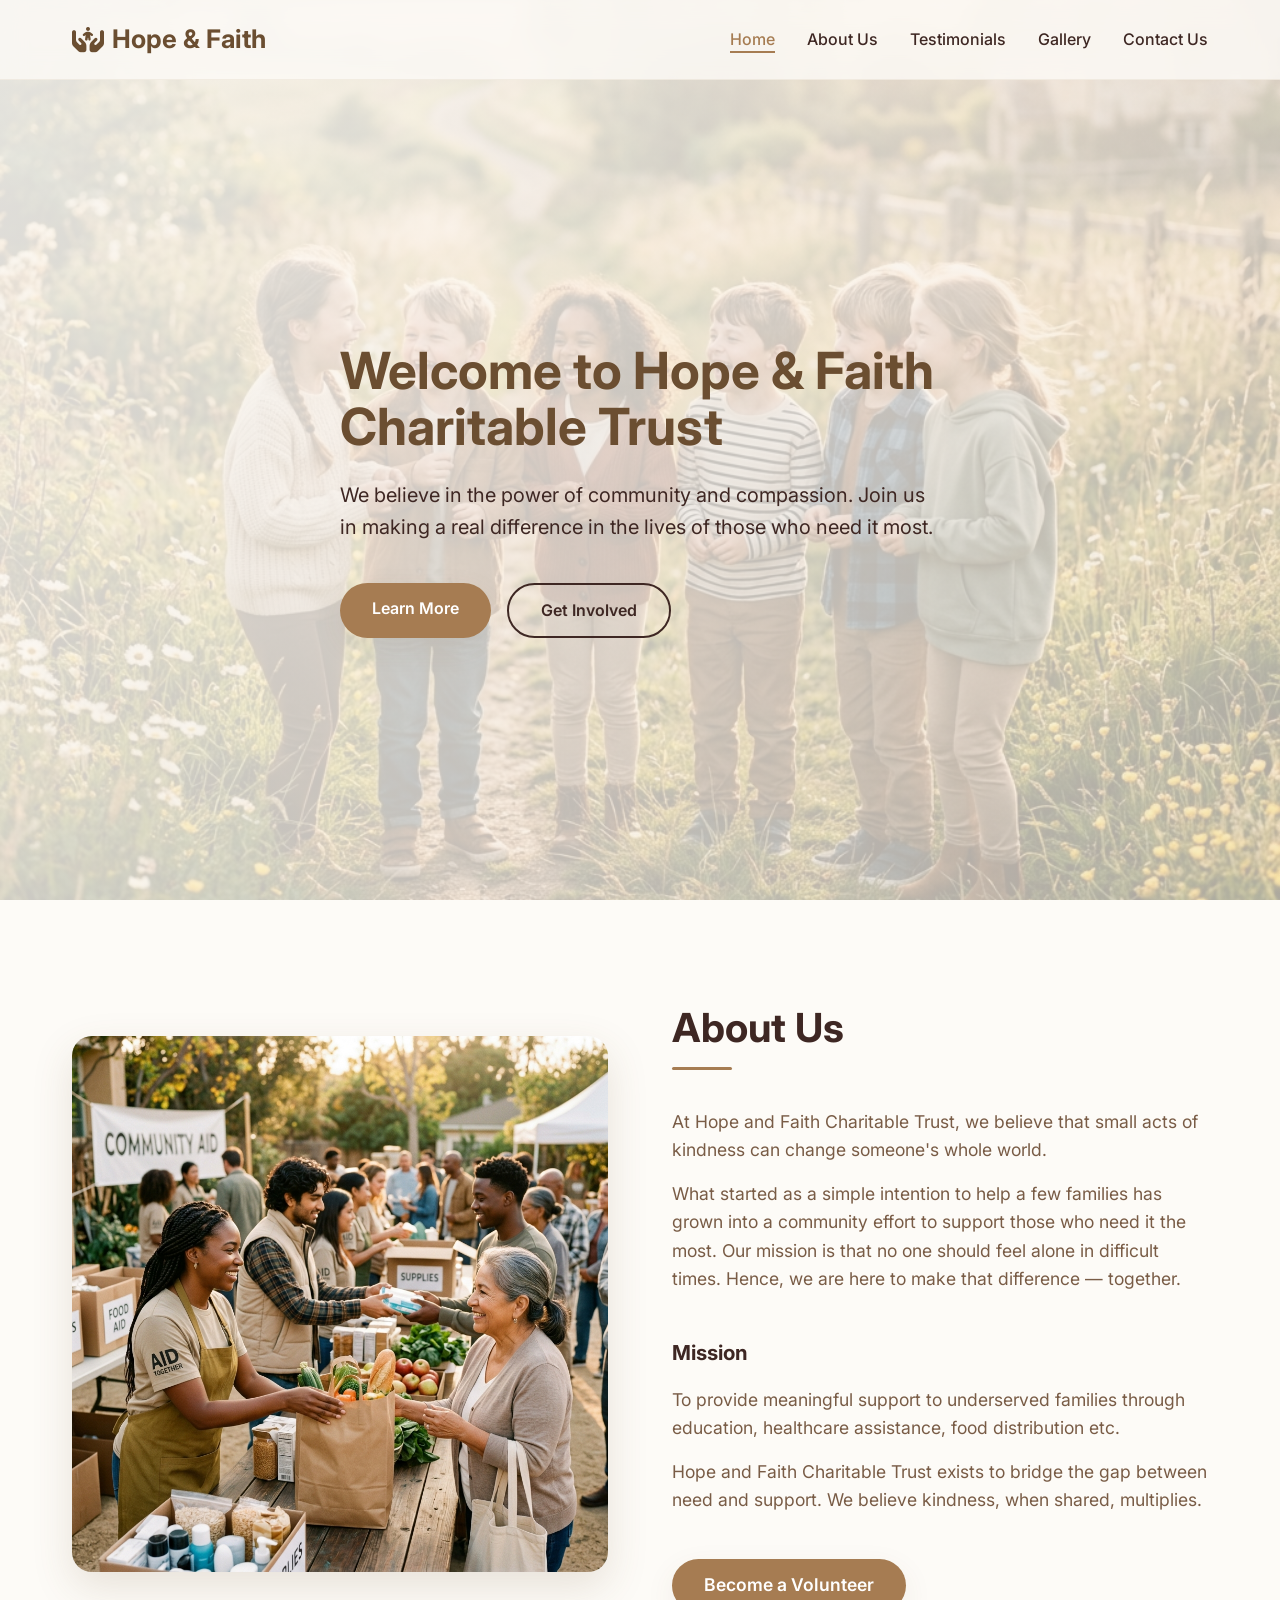
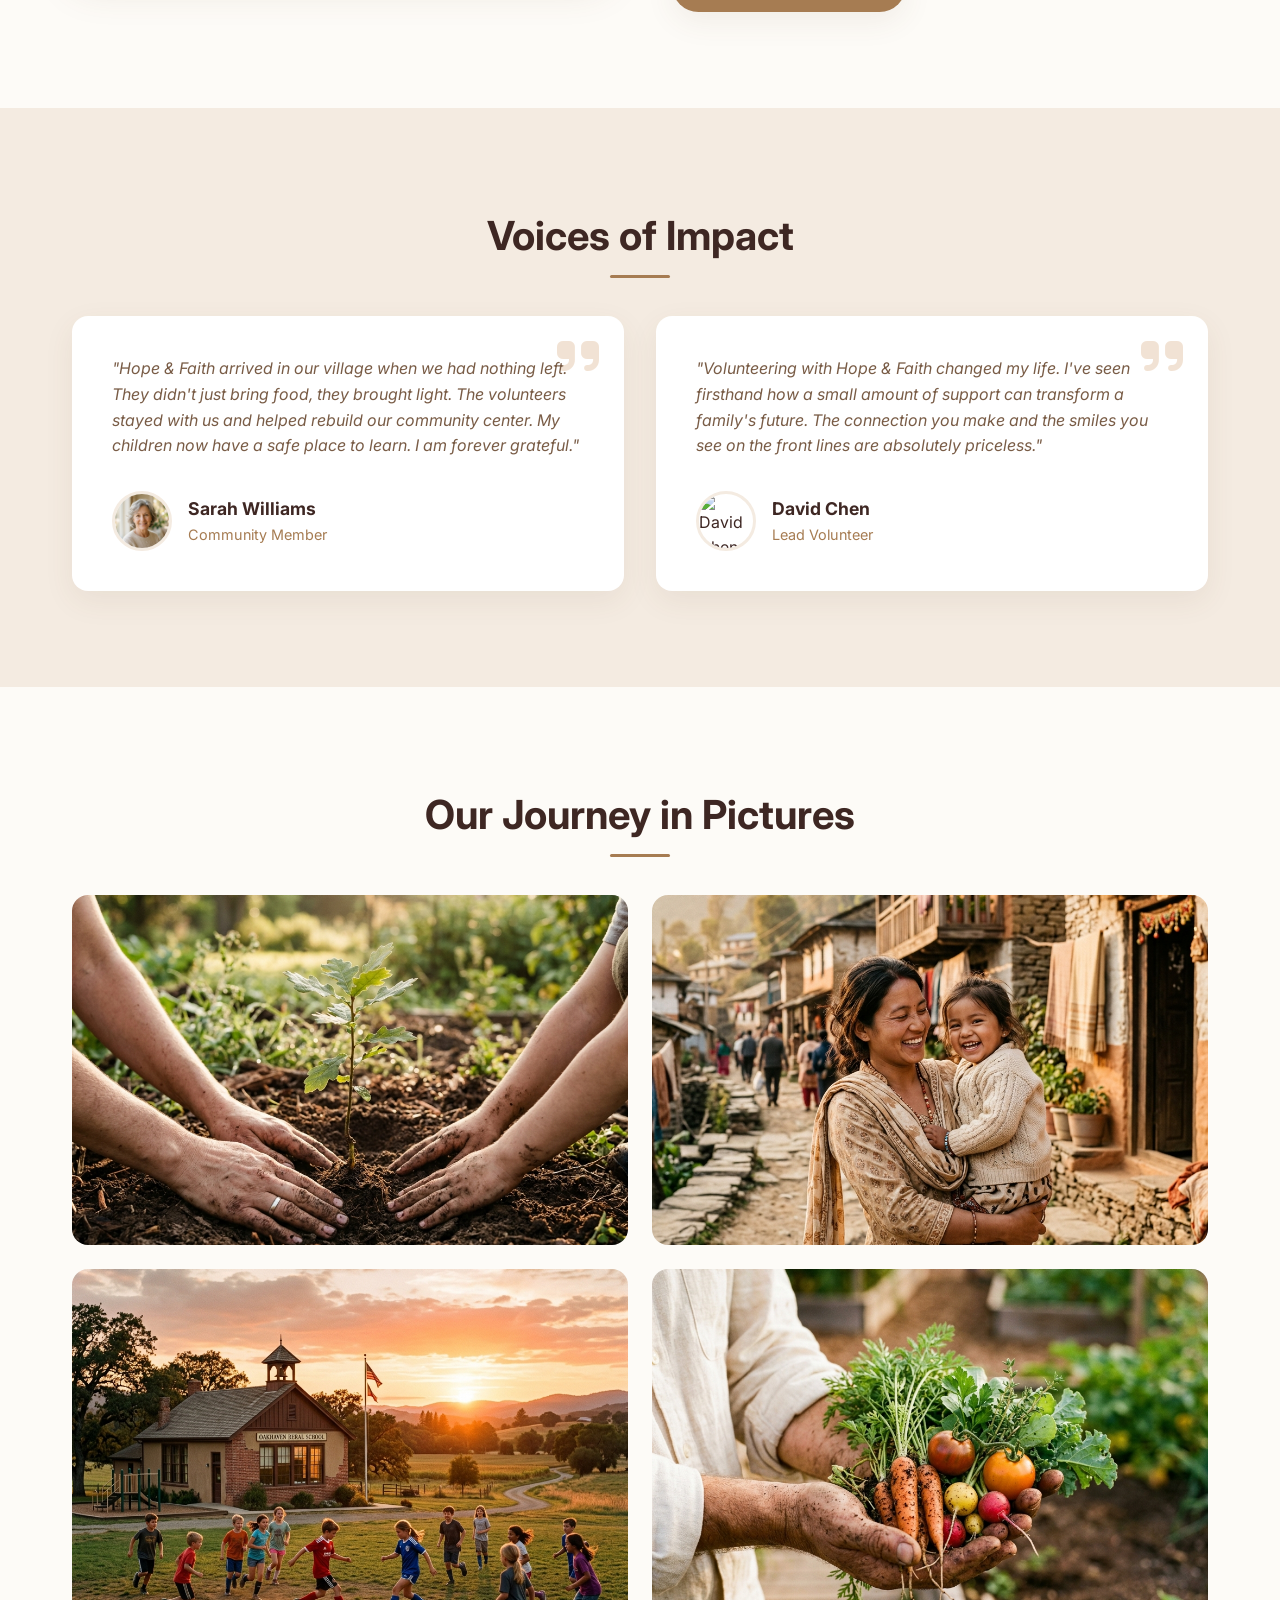
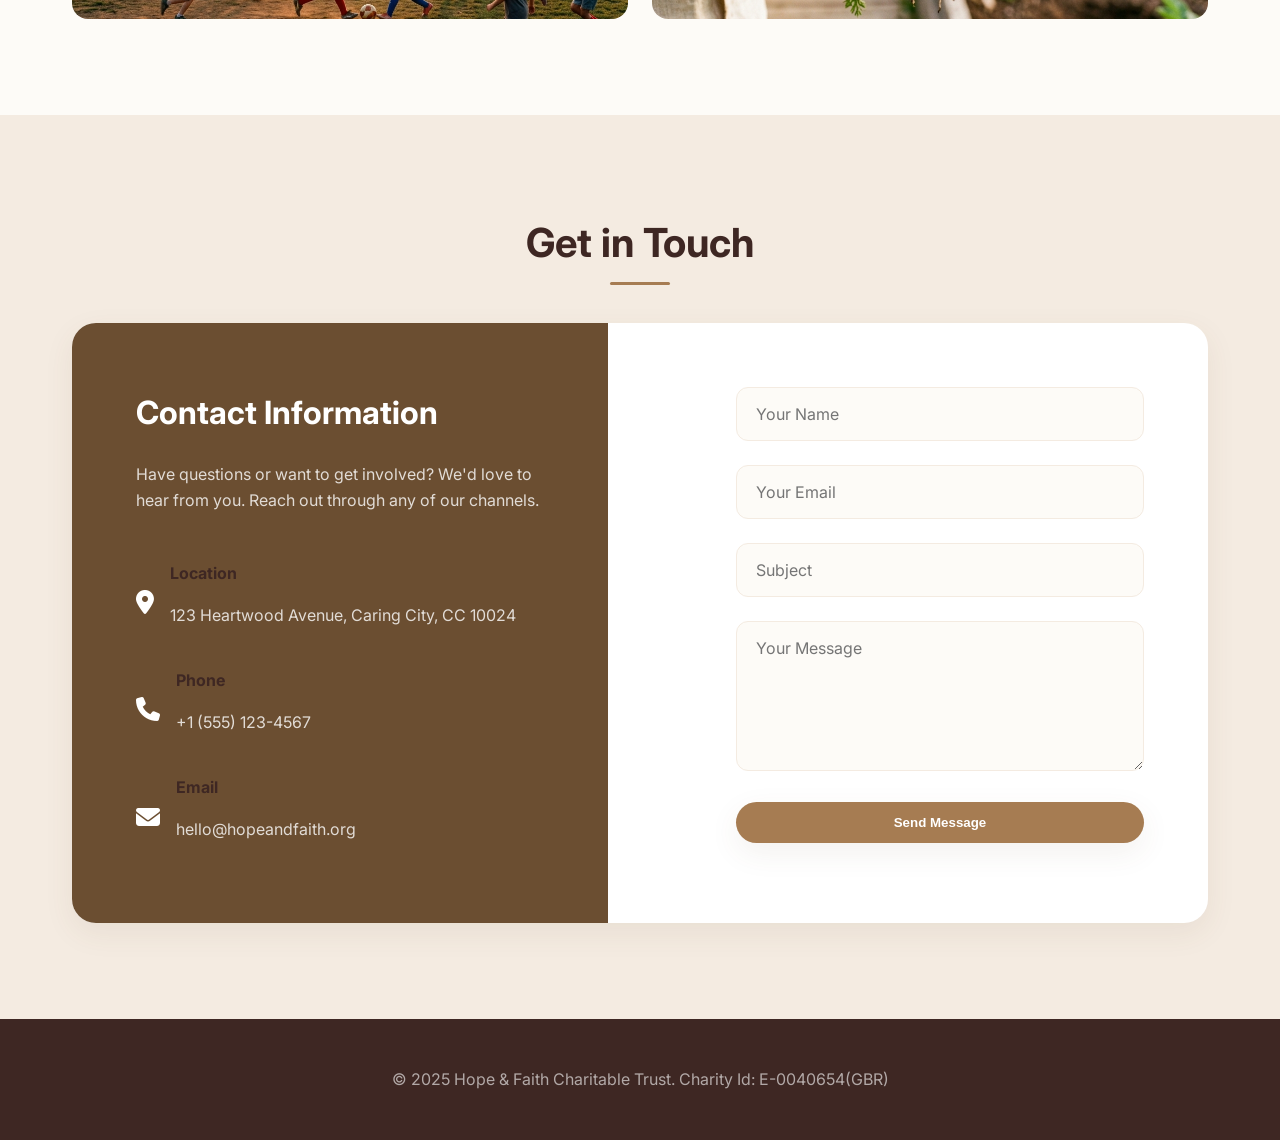
==== hopefaith/index.html @ 77404883 "Some more website changes and dummy index.html for pixelarts added" ====
<!DOCTYPE html>
<html lang="en">
<head>
    <meta charset="UTF-8">
    <meta name="viewport" content="width=device-width, initial-scale=1.0">
    <title>Hope & Faith - Charity Organization</title>
    <meta name="description" content="Hope & Faith is a charity organization dedicated to bringing hope, relief, and support to communities in need around the world.">
    <link rel="stylesheet" href="css/styles.css">
    <!-- Font Awesome for Icons -->
    <link rel="stylesheet" href="https://cdnjs.cloudflare.com/ajax/libs/font-awesome/6.4.0/css/all.min.css">
</head>
<body>

    <!-- Header Navigation -->
    <header id="main-header">
        <nav>
            <a href="#home" class="logo">
                <i class="fa-solid fa-hands-holding-child"></i> Hope & Faith
            </a>
            <ul class="nav-links">
                <li><a href="#home" class="active">Home</a></li>
                <li><a href="#about">About Us</a></li>
                <li><a href="#testimonials">Testimonials</a></li>
                <li><a href="#gallery">Gallery</a></li>
                <li><a href="#contact">Contact Us</a></li>
            </ul>
        </nav>
    </header>

    <!-- Home / Hero Section -->
    <section id="home" class="hero">
        <div class="hero-bg"></div>
        <div class="hero-overlay"></div>
        <div class="container">
            <div class="hero-content">
                <h1>Welcome to Hope & Faith Charitable Trust</h1>
                <p>We believe in the power of community and compassion. Join us in making a real difference in the lives of those who need it most.</p>
                <div class="hero-buttons">
                    <a href="#about" class="btn btn-primary">Learn More</a>
                    <a href="#contact" class="btn btn-secondary">Get Involved</a>
                </div>
            </div>
        </div>
    </section>

    <!-- About Us Section -->
    <section id="about" class="about">
        <div class="container about-grid reveal">
            <div class="about-image">
                <img src="assets/images/about_us_charity.png" alt="Volunteers serving the community">
            </div>
            <div class="about-content">
                <h2>About Us</h2>
                <div class="about-content-text">
                    <p>At Hope and Faith Charitable Trust, we believe that small acts of kindness can change someone's whole world.</p>
                    <p>What started as a simple intention to help a few families has grown into a community effort to support those who need it the most. Our mission is that no one should feel alone in difficult times. Hence, we are here to make that difference — together.</p>
                    <br>
                    <h3>Mission</h3>
                    <p>To provide meaningful support to underserved families through education, healthcare assistance, food distribution etc.</p>
                    <p>Hope and Faith Charitable Trust exists to bridge the gap between need and support. We believe kindness, when shared, multiplies.</p>
                    <br>
                    <a href="#contact" class="btn btn-primary">Become a Volunteer</a>
                </div>
            </div>
        </div>
    </section>

    <!-- Testimonials Section -->
    <section id="testimonials" class="testimonials">
        <div class="container reveal">
            <h2>Voices of Impact</h2>
            <div class="testimonials-grid">
                
                <div class="testimonial-card">
                    <i class="fa-solid fa-quote-right quote-icon"></i>
                    <p class="testimonial-text">"Hope & Faith arrived in our village when we had nothing left. They didn't just bring food, they brought light. The volunteers stayed with us and helped rebuild our community center. My children now have a safe place to learn. I am forever grateful."</p>
                    <div class="testimonial-author">
                        <img src="assets/images/avatar_1.png" alt="Sarah Williams" class="author-image">
                        <div class="author-info">
                            <h4>Sarah Williams</h4>
                            <p>Community Member</p>
                        </div>
                    </div>
                </div>

                <div class="testimonial-card">
                    <i class="fa-solid fa-quote-right quote-icon"></i>
                    <p class="testimonial-text">"Volunteering with Hope & Faith changed my life. I've seen firsthand how a small amount of support can transform a family's future. The connection you make and the smiles you see on the front lines are absolutely priceless."</p>
                    <div class="testimonial-author">
                        <!-- Placeholder using ui avatars since we generated only 1 -->
                        <img src="https://ui-avatars.com/api/?name=David+Chen&background=A67C52&color=fff" alt="David Chen" class="author-image">
                        <div class="author-info">
                            <h4>David Chen</h4>
                            <p>Lead Volunteer</p>
                        </div>
                    </div>
                </div>

            </div>
        </div>
    </section>

    <!-- Gallery Section -->
    <section id="gallery" class="gallery">
        <div class="container reveal">
            <h2>Our Journey in Pictures</h2>
            <div class="gallery-grid">
                
                <div class="gallery-item">
                    <img src="assets/images/gallery_1.png" alt="Planting hope">
                    <div class="gallery-overlay">
                        <h3>Sowing Seeds of Growth</h3>
                    </div>
                </div>
                
                <div class="gallery-item">
                    <img src="assets/images/gallery_2.png" alt="Mother and child smiling">
                    <div class="gallery-overlay">
                        <h3>Family Support</h3>
                    </div>
                </div>
                
                <div class="gallery-item">
                    <img src="assets/images/gallery_3.png" alt="Children playing at sunset">
                    <div class="gallery-overlay">
                        <h3>Community Joy</h3>
                    </div>
                </div>
                
                <div class="gallery-item">
                    <img src="assets/images/gallery_4.png" alt="Fresh harvest from community garden">
                    <div class="gallery-overlay">
                        <h3>Sustainable Food</h3>
                    </div>
                </div>

            </div>
        </div>
    </section>

    <!-- Contact Us Section -->
    <section id="contact" class="contact">
        <div class="container reveal">
            <h2>Get in Touch</h2>
            <div class="contact-container">
                
                <div class="contact-info">
                    <h3>Contact Information</h3>
                    <p>Have questions or want to get involved? We'd love to hear from you. Reach out through any of our channels.</p>
                    
                    <div class="contact-details">
                        <div class="contact-item">
                            <i class="fa-solid fa-location-dot fa-xl"></i>
                            <div>
                                <h4>Location</h4>
                                <p>123 Heartwood Avenue, Caring City, CC 10024</p>
                            </div>
                        </div>
                        <div class="contact-item">
                            <i class="fa-solid fa-phone fa-xl"></i>
                            <div>
                                <h4>Phone</h4>
                                <p>+1 (555) 123-4567</p>
                            </div>
                        </div>
                        <div class="contact-item">
                            <i class="fa-solid fa-envelope fa-xl"></i>
                            <div>
                                <h4>Email</h4>
                                <p>hello@hopeandfaith.org</p>
                            </div>
                        </div>
                    </div>
                </div>

                <div class="contact-form">
                    <form action="#" method="POST" id="form-contact">
                        <div class="form-group">
                            <input type="text" class="form-control" placeholder="Your Name" required>
                        </div>
                        <div class="form-group">
                            <input type="email" class="form-control" placeholder="Your Email" required>
                        </div>
                        <div class="form-group">
                            <input type="text" class="form-control" placeholder="Subject" required>
                        </div>
                        <div class="form-group">
                            <textarea class="form-control" placeholder="Your Message" required></textarea>
                        </div>
                        <button type="submit" class="btn btn-primary" style="width: 100%;">Send Message</button>
                    </form>
                </div>

            </div>
        </div>
    </section>

    <!-- Footer -->
    <footer>
        <div class="container">
            <p>&copy; 2025 Hope &amp; Faith Charitable Trust. Charity Id: E-0040654(GBR)</p>
        </div>
    </footer>

    <script src="js/scripts.js"></script>
</body>
</html>
---- hopefaith/css/styles.css ----
@import url('https://fonts.googleapis.com/css2?family=Inter:wght@300;400;500;600;700&display=swap');

:root {
  --color-cream: #FDFBF7;
  --color-cream-alt: #F4EBE1;
  --color-brown-light: #D4A373;
  --color-brown-medium: #A67C52;
  --color-brown-dark: #6B4E31;
  --color-text-main: #3E2723;
  --color-text-light: #795C46;
  --color-white: #ffffff;
  
  --font-main: 'Inter', sans-serif;
  --transition-normal: 0.3s ease;
  --shadow-subtle: 0 10px 30px rgba(107, 78, 49, 0.08);
  --shadow-hover: 0 15px 40px rgba(107, 78, 49, 0.15);
}

* {
  margin: 0;
  padding: 0;
  box-sizing: border-box;
}

html {
  scroll-behavior: smooth;
}

body {
  font-family: var(--font-main);
  background-color: var(--color-cream);
  color: var(--color-text-main);
  line-height: 1.6;
  overflow-x: hidden;
}

.container {
  max-width: 1200px;
  margin: 0 auto;
  padding: 0 2rem;
}

/* Typography */
h1, h2, h3, h4 {
  font-weight: 700;
  color: var(--color-text-main);
  margin-bottom: 1rem;
}

h2 {
  font-size: 2.5rem;
  text-align: center;
  margin-bottom: 3rem;
  position: relative;
}

h2::after {
  content: '';
  position: absolute;
  bottom: -10px;
  left: 50%;
  transform: translateX(-50%);
  width: 60px;
  height: 3px;
  background-color: var(--color-brown-medium);
  border-radius: 2px;
}

p {
  color: var(--color-text-light);
  margin-bottom: 1rem;
}

.btn {
  display: inline-block;
  padding: 0.8rem 2rem;
  border-radius: 50px;
  text-decoration: none;
  font-weight: 600;
  transition: var(--transition-normal);
  cursor: pointer;
  border: none;
}

.btn-primary {
  background-color: var(--color-brown-medium);
  color: var(--color-white);
  box-shadow: var(--shadow-subtle);
}

.btn-primary:hover {
  background-color: var(--color-brown-dark);
  transform: translateY(-2px);
  box-shadow: var(--shadow-hover);
}

.btn-secondary {
  background-color: transparent;
  color: var(--color-text-main);
  border: 2px solid var(--color-text-main);
}

.btn-secondary:hover {
  background-color: var(--color-text-main);
  color: var(--color-cream);
}

/* Navbar */
header {
  position: fixed;
  top: 0;
  left: 0;
  width: 100%;
  z-index: 1000;
  padding: 1.2rem 0;
  transition: var(--transition-normal);
  background: rgba(253, 251, 247, 0.8);
  backdrop-filter: blur(12px);
  -webkit-backdrop-filter: blur(12px);
  border-bottom: 1px solid rgba(166, 124, 82, 0.1);
}

header.scrolled {
  padding: 0.8rem 0;
  background: rgba(253, 251, 247, 0.95);
  box-shadow: 0 4px 20px rgba(0,0,0,0.05);
}

nav {
  display: flex;
  justify-content: space-between;
  align-items: center;
  max-width: 1200px;
  margin: 0 auto;
  padding: 0 2rem;
}

.logo {
  font-size: 1.6rem;
  font-weight: 700;
  color: var(--color-brown-dark);
  text-decoration: none;
  display: flex;
  align-items: center;
  gap: 0.5rem;
}

.nav-links {
  display: flex;
  list-style: none;
  gap: 2rem;
}

.nav-links a {
  text-decoration: none;
  color: var(--color-text-main);
  font-weight: 500;
  font-size: 1rem;
  transition: var(--transition-normal);
  position: relative;
}

.nav-links a::after {
  content: '';
  position: absolute;
  bottom: -4px;
  left: 0;
  width: 0;
  height: 2px;
  background-color: var(--color-brown-medium);
  transition: var(--transition-normal);
}

.nav-links a:hover, .nav-links a.active {
  color: var(--color-brown-medium);
}

.nav-links a:hover::after, .nav-links a.active::after {
  width: 100%;
}

/* Hero Section */
.hero {
  min-height: 100vh;
  display: flex;
  align-items: center;
  position: relative;
  padding-top: 80px;
  overflow: hidden;
}

.hero-bg {
  position: absolute;
  top: 0;
  left: 0;
  width: 100%;
  height: 100%;
  background-image: url('../assets/images/hero_image_charity.png');
  background-size: cover;
  background-position: center;
  z-index: -2;
}

.hero-overlay {
  position: absolute;
  top: 0;
  left: 0;
  width: 100%;
  height: 100%;
  background: linear-gradient(135deg, rgba(253, 251, 247, 0.9) 0%, rgba(244, 235, 225, 0.7) 100%);
  z-index: -1;
}

.hero-content {
  max-width: 600px;
  animation: fadeUp 1s ease forwards;
}

.hero-content h1 {
  font-size: 3.2rem;
  line-height: 1.1;
  margin-bottom: 1.5rem;
  color: var(--color-brown-dark);
}

.hero-content p {
  font-size: 1.25rem;
  margin-bottom: 2.5rem;
  color: var(--color-text-main);
}

.hero-buttons {
  display: flex;
  gap: 1rem;
}

/* About Section */
.about {
  padding: 6rem 0;
  background-color: var(--color-cream);
}

.about-grid {
  display: grid;
  grid-template-columns: 1fr 1fr;
  gap: 4rem;
  align-items: center;
}

.about-image {
  position: relative;
  border-radius: 20px;
  overflow: hidden;
  box-shadow: var(--shadow-hover);
}

.about-image img {
  width: 100%;
  height: auto;
  display: block;
  transition: transform 0.5s ease;
}

.about-image:hover img {
  transform: scale(1.03);
}

.about-content h2 {
  text-align: left;
}

.about-content h2::after {
  left: 0;
  transform: none;
}

.about-content-text {
  font-size: 1.1rem;
}

/* Testimonials Section */
.testimonials {
  padding: 6rem 0;
  background-color: var(--color-cream-alt);
}

.testimonials-grid {
  display: grid;
  grid-template-columns: repeat(auto-fit, minmax(300px, 1fr));
  gap: 2rem;
  margin-top: 3rem;
}

.testimonial-card {
  background: var(--color-white);
  padding: 2.5rem;
  border-radius: 16px;
  box-shadow: var(--shadow-subtle);
  transition: var(--transition-normal);
  position: relative;
}

.testimonial-card:hover {
  transform: translateY(-5px);
  box-shadow: var(--shadow-hover);
}

.quote-icon {
  font-size: 3rem;
  color: var(--color-brown-light);
  opacity: 0.3;
  position: absolute;
  top: 1rem;
  right: 1.5rem;
}

.testimonial-text {
  font-style: italic;
  margin-bottom: 2rem;
  position: relative;
  z-index: 1;
}

.testimonial-author {
  display: flex;
  align-items: center;
  gap: 1rem;
}

.author-image {
  width: 60px;
  height: 60px;
  border-radius: 50%;
  object-fit: cover;
  border: 3px solid var(--color-cream-alt);
}

.author-info h4 {
  margin: 0;
  font-size: 1.1rem;
}

.author-info p {
  margin: 0;
  font-size: 0.9rem;
  color: var(--color-brown-medium);
}

/* Gallery Section */
.gallery {
  padding: 6rem 0;
  background-color: var(--color-cream);
}

.gallery-grid {
  display: grid;
  grid-template-columns: repeat(2, 1fr);
  gap: 1.5rem;
}

.gallery-item {
  position: relative;
  border-radius: 16px;
  overflow: hidden;
  height: 350px;
}

.gallery-item img {
  width: 100%;
  height: 100%;
  object-fit: cover;
  transition: transform 0.6s ease;
}

.gallery-overlay {
  position: absolute;
  inset: 0;
  background: linear-gradient(to top, rgba(107, 78, 49, 0.8), rgba(107, 78, 49, 0));
  opacity: 0;
  transition: var(--transition-normal);
  display: flex;
  align-items: flex-end;
  padding: 2rem;
}

.gallery-overlay h3 {
  color: var(--color-white);
  transform: translateY(20px);
  transition: var(--transition-normal);
  font-size: 1.5rem;
}

.gallery-item:hover img {
  transform: scale(1.05);
}

.gallery-item:hover .gallery-overlay {
  opacity: 1;
}

.gallery-item:hover .gallery-overlay h3 {
  transform: translateY(0);
}

/* Contact Section */
.contact {
  padding: 6rem 0;
  background-color: var(--color-cream-alt);
}

.contact-container {
  display: grid;
  grid-template-columns: 1fr 1fr;
  gap: 4rem;
  background: var(--color-white);
  border-radius: 24px;
  overflow: hidden;
  box-shadow: var(--shadow-subtle);
}

.contact-info {
  background-color: var(--color-brown-dark);
  color: var(--color-white);
  padding: 4rem;
}

.contact-info h3 {
  color: var(--color-white);
  font-size: 2rem;
  margin-bottom: 1.5rem;
}

.contact-info p {
  color: rgba(255, 255, 255, 0.8);
}

.contact-details {
  margin-top: 3rem;
  display: flex;
  flex-direction: column;
  gap: 1.5rem;
}

.contact-item {
  display: flex;
  align-items: center;
  gap: 1rem;
}

.contact-form {
  padding: 4rem;
}

.form-group {
  margin-bottom: 1.5rem;
}

.form-control {
  width: 100%;
  padding: 1rem 1.2rem;
  border: 1px solid var(--color-cream-alt);
  border-radius: 12px;
  background-color: var(--color-cream);
  font-family: var(--font-main);
  font-size: 1rem;
  transition: var(--transition-normal);
  color: var(--color-text-main);
}

.form-control:focus {
  outline: none;
  border-color: var(--color-brown-medium);
  box-shadow: 0 0 0 4px rgba(166, 124, 82, 0.1);
}

textarea.form-control {
  min-height: 150px;
  resize: vertical;
}

/* Footer */
footer {
  background-color: var(--color-text-main);
  color: var(--color-white);
  padding: 3rem 0;
  text-align: center;
}

footer p {
  color: rgba(255, 255, 255, 0.6);
  margin: 0;
}

/* Animations */
.reveal {
  opacity: 0;
  transform: translateY(30px);
  transition: all 0.8s ease;
}

.reveal.active {
  opacity: 1;
  transform: translateY(0);
}

@keyframes fadeUp {
  from {
    opacity: 0;
    transform: translateY(20px);
  }
  to {
    opacity: 1;
    transform: translateY(0);
  }
}

/* Responsive */
@media (max-width: 992px) {
  .about-grid, .contact-container {
    grid-template-columns: 1fr;
  }
  .contact-container {
    max-width: 600px;
    margin: 0 auto;
  }
  .hero-content h1 {
    font-size: 2.5rem;
  }
}

@media (max-width: 768px) {
  .nav-links {
    display: none; /* In a real app we'd add a hamburger menu */
  }
  .hero-content h1 {
    font-size: 2rem;
  }
  .gallery-grid {
    grid-template-columns: 1fr;
  }
  .contact-info, .contact-form {
    padding: 2.5rem;
  }
}
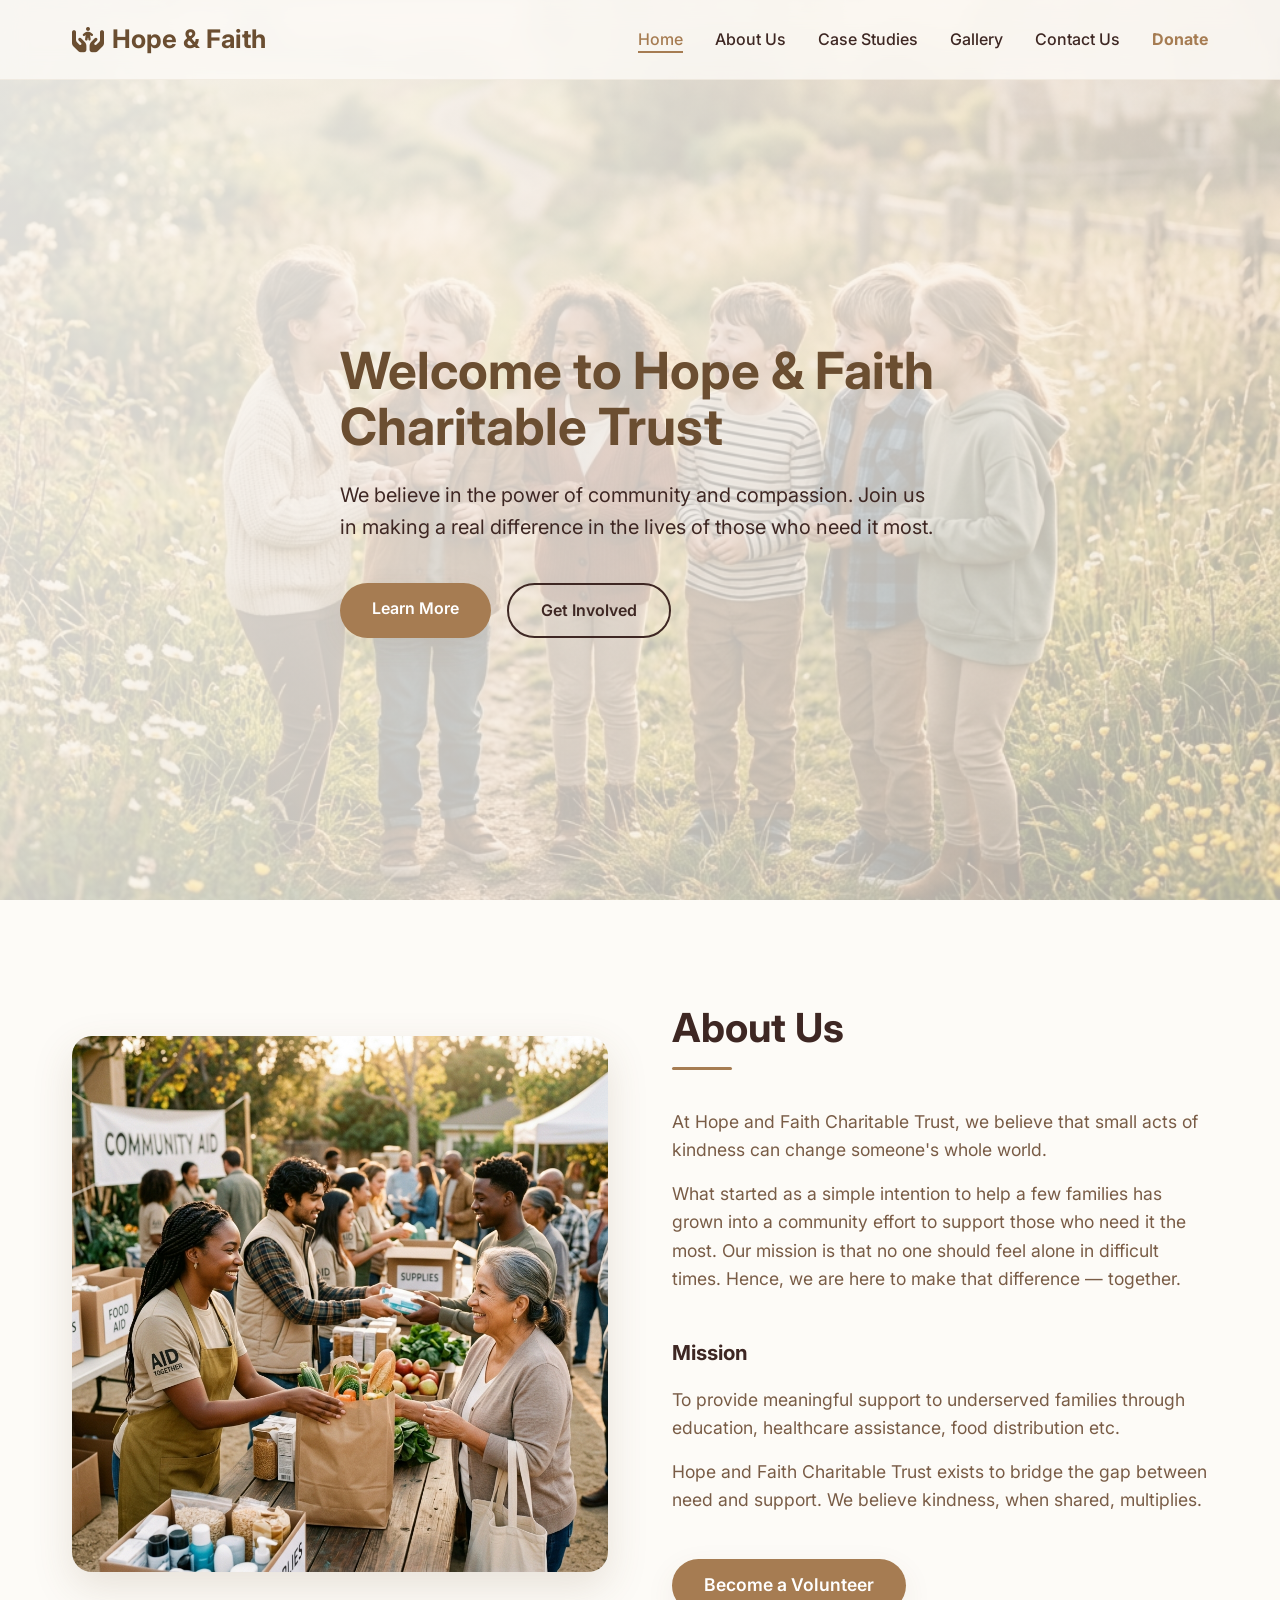
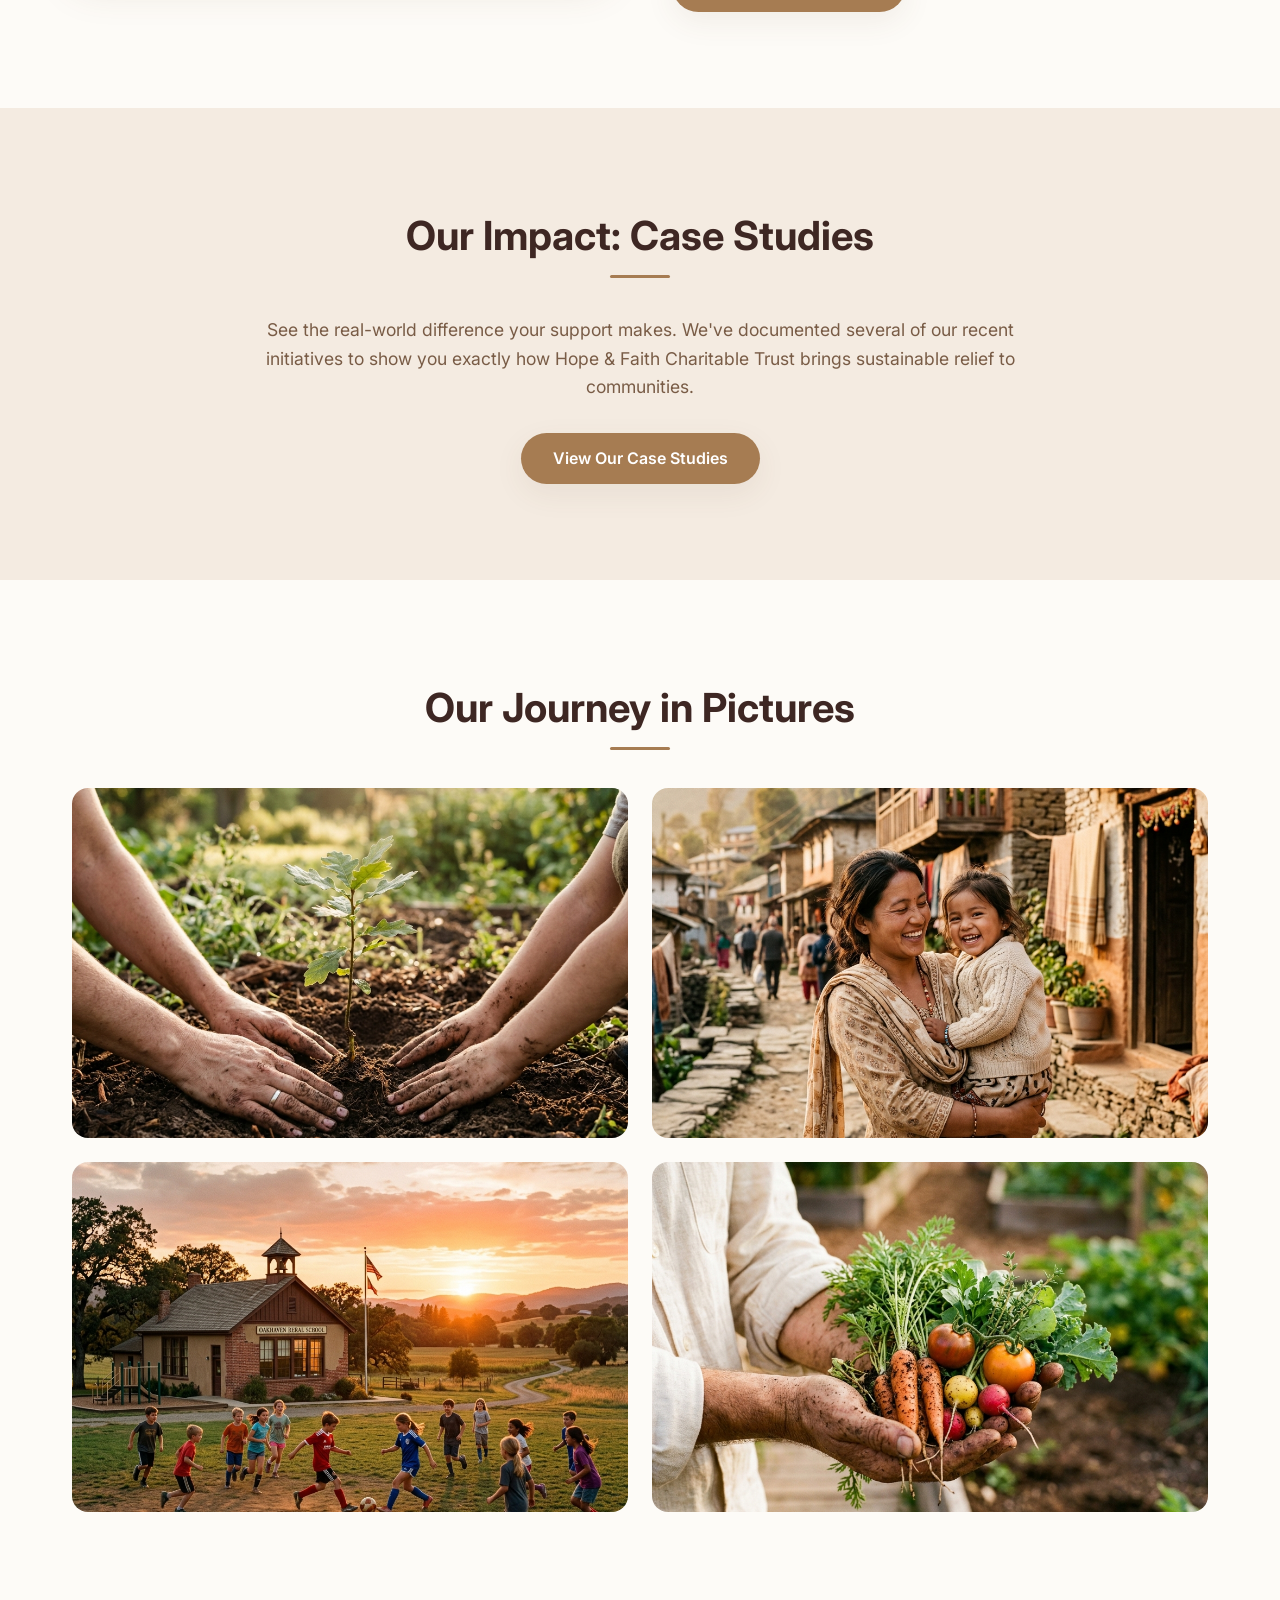
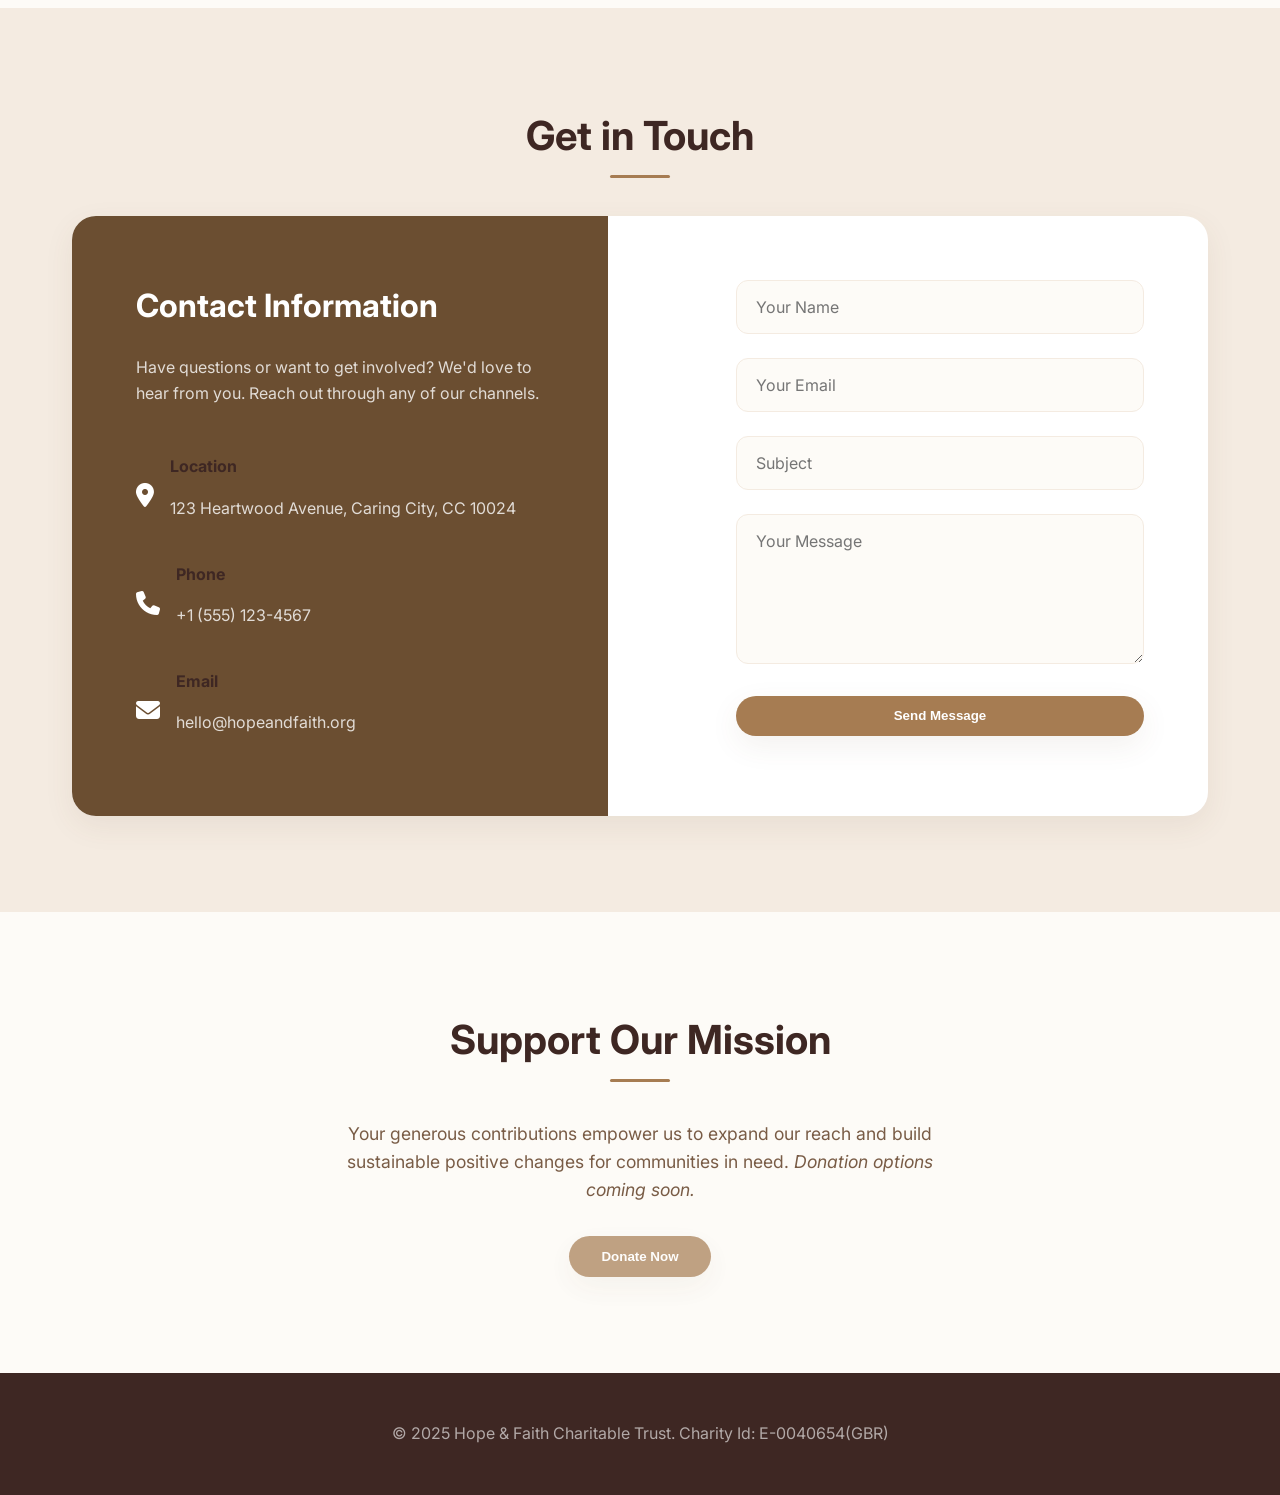
==== commit 859836c6: "Added donate button, also added new case studies section instead of testimonials section" ====
--- a/hopefaith/index.html
+++ b/hopefaith/index.html
@@ -20,9 +20,10 @@
             <ul class="nav-links">
                 <li><a href="#home" class="active">Home</a></li>
                 <li><a href="#about">About Us</a></li>
-                <li><a href="#testimonials">Testimonials</a></li>
+                <li><a href="case-studies.html">Case Studies</a></li>
                 <li><a href="#gallery">Gallery</a></li>
                 <li><a href="#contact">Contact Us</a></li>
+                <li><a href="#donate" style="color: var(--color-brown-medium); font-weight: 700;">Donate</a></li>
             </ul>
         </nav>
     </header>
@@ -65,38 +66,14 @@
         </div>
     </section>
 
-    <!-- Testimonials Section -->
-    <section id="testimonials" class="testimonials">
+    <!-- Case Studies Callout Section -->
+    <section id="case-studies" class="testimonials" style="text-align: center;">
         <div class="container reveal">
-            <h2>Voices of Impact</h2>
-            <div class="testimonials-grid">
-                
-                <div class="testimonial-card">
-                    <i class="fa-solid fa-quote-right quote-icon"></i>
-                    <p class="testimonial-text">"Hope & Faith arrived in our village when we had nothing left. They didn't just bring food, they brought light. The volunteers stayed with us and helped rebuild our community center. My children now have a safe place to learn. I am forever grateful."</p>
-                    <div class="testimonial-author">
-                        <img src="assets/images/avatar_1.png" alt="Sarah Williams" class="author-image">
-                        <div class="author-info">
-                            <h4>Sarah Williams</h4>
-                            <p>Community Member</p>
-                        </div>
-                    </div>
-                </div>
-
-                <div class="testimonial-card">
-                    <i class="fa-solid fa-quote-right quote-icon"></i>
-                    <p class="testimonial-text">"Volunteering with Hope & Faith changed my life. I've seen firsthand how a small amount of support can transform a family's future. The connection you make and the smiles you see on the front lines are absolutely priceless."</p>
-                    <div class="testimonial-author">
-                        <!-- Placeholder using ui avatars since we generated only 1 -->
-                        <img src="https://ui-avatars.com/api/?name=David+Chen&background=A67C52&color=fff" alt="David Chen" class="author-image">
-                        <div class="author-info">
-                            <h4>David Chen</h4>
-                            <p>Lead Volunteer</p>
-                        </div>
-                    </div>
-                </div>
-
-            </div>
+            <h2>Our Impact: Case Studies</h2>
+            <p style="max-width: 800px; margin: 0 auto 2rem auto; font-size: 1.1rem;">
+                See the real-world difference your support makes. We've documented several of our recent initiatives to show you exactly how Hope & Faith Charitable Trust brings sustainable relief to communities.
+            </p>
+            <a href="case-studies.html" class="btn btn-primary">View Our Case Studies</a>
         </div>
     </section>
 
@@ -195,6 +172,17 @@
         </div>
     </section>
 
+    <!-- Donate Section -->
+    <section id="donate" class="donate" style="padding: 6rem 0; background-color: var(--color-cream); text-align: center;">
+        <div class="container reveal">
+            <h2>Support Our Mission</h2>
+            <p style="font-size: 1.1rem; max-width: 600px; margin: 0 auto 2rem auto;">
+                Your generous contributions empower us to expand our reach and build sustainable positive changes for communities in need. <em>Donation options coming soon.</em>
+            </p>
+            <button class="btn btn-primary" disabled style="opacity: 0.7; cursor: not-allowed;">Donate Now</button>
+        </div>
+    </section>
+
     <!-- Footer -->
     <footer>
         <div class="container">
--- a/hopefaith/css/styles.css
+++ b/hopefaith/css/styles.css
@@ -491,6 +491,96 @@
   margin: 0;
 }
 
+/* Case Studies Styles */
+.cs-grid {
+  display: grid;
+  grid-template-columns: repeat(auto-fit, minmax(300px, 1fr));
+  gap: 2rem;
+}
+
+.cs-tile {
+  background: var(--color-white);
+  border-radius: 16px;
+  overflow: hidden;
+  box-shadow: var(--shadow-subtle);
+  transition: var(--transition-normal);
+}
+
+.cs-tile:hover {
+  transform: translateY(-5px);
+  box-shadow: var(--shadow-hover);
+}
+
+.cs-tile img {
+  width: 100%;
+  height: 220px;
+  object-fit: cover;
+}
+
+.cs-tile-content {
+  padding: 1.5rem;
+}
+
+.cs-tile-content h3 {
+  color: var(--color-brown-dark);
+  margin-bottom: 0.5rem;
+}
+
+.cs-tile-content p {
+  font-size: 0.95rem;
+  margin-bottom: 1.5rem;
+}
+
+.cs-detail-box {
+  background: var(--color-white);
+  padding: 3rem;
+  border-radius: 20px;
+  box-shadow: var(--shadow-subtle);
+  margin-bottom: 3rem;
+}
+
+.cs-detail-box h2 {
+  text-align: left;
+  color: var(--color-brown-dark);
+}
+
+.cs-detail-box h2::after {
+  left: 0;
+  transform: none;
+}
+
+.cs-detail-flex {
+  display: grid;
+  grid-template-columns: 1fr 1fr;
+  gap: 2rem;
+  margin-bottom: 2rem;
+}
+
+.cs-detail-flex h4, .cs-impact h4 {
+  color: var(--color-brown-medium);
+  font-size: 1.2rem;
+}
+
+.cs-impact {
+  background: var(--color-cream);
+  padding: 2rem;
+  border-radius: 12px;
+  border-left: 4px solid var(--color-brown-medium);
+}
+
+.cs-divider {
+  border: 0;
+  height: 1px;
+  background-image: linear-gradient(to right, rgba(166,124,82,0), rgba(166,124,82,0.5), rgba(166,124,82,0));
+  margin: 3rem 0;
+}
+
+@media (max-width: 768px) {
+  .cs-detail-flex {
+    grid-template-columns: 1fr;
+  }
+}
+
 /* Animations */
 .reveal {
   opacity: 0;
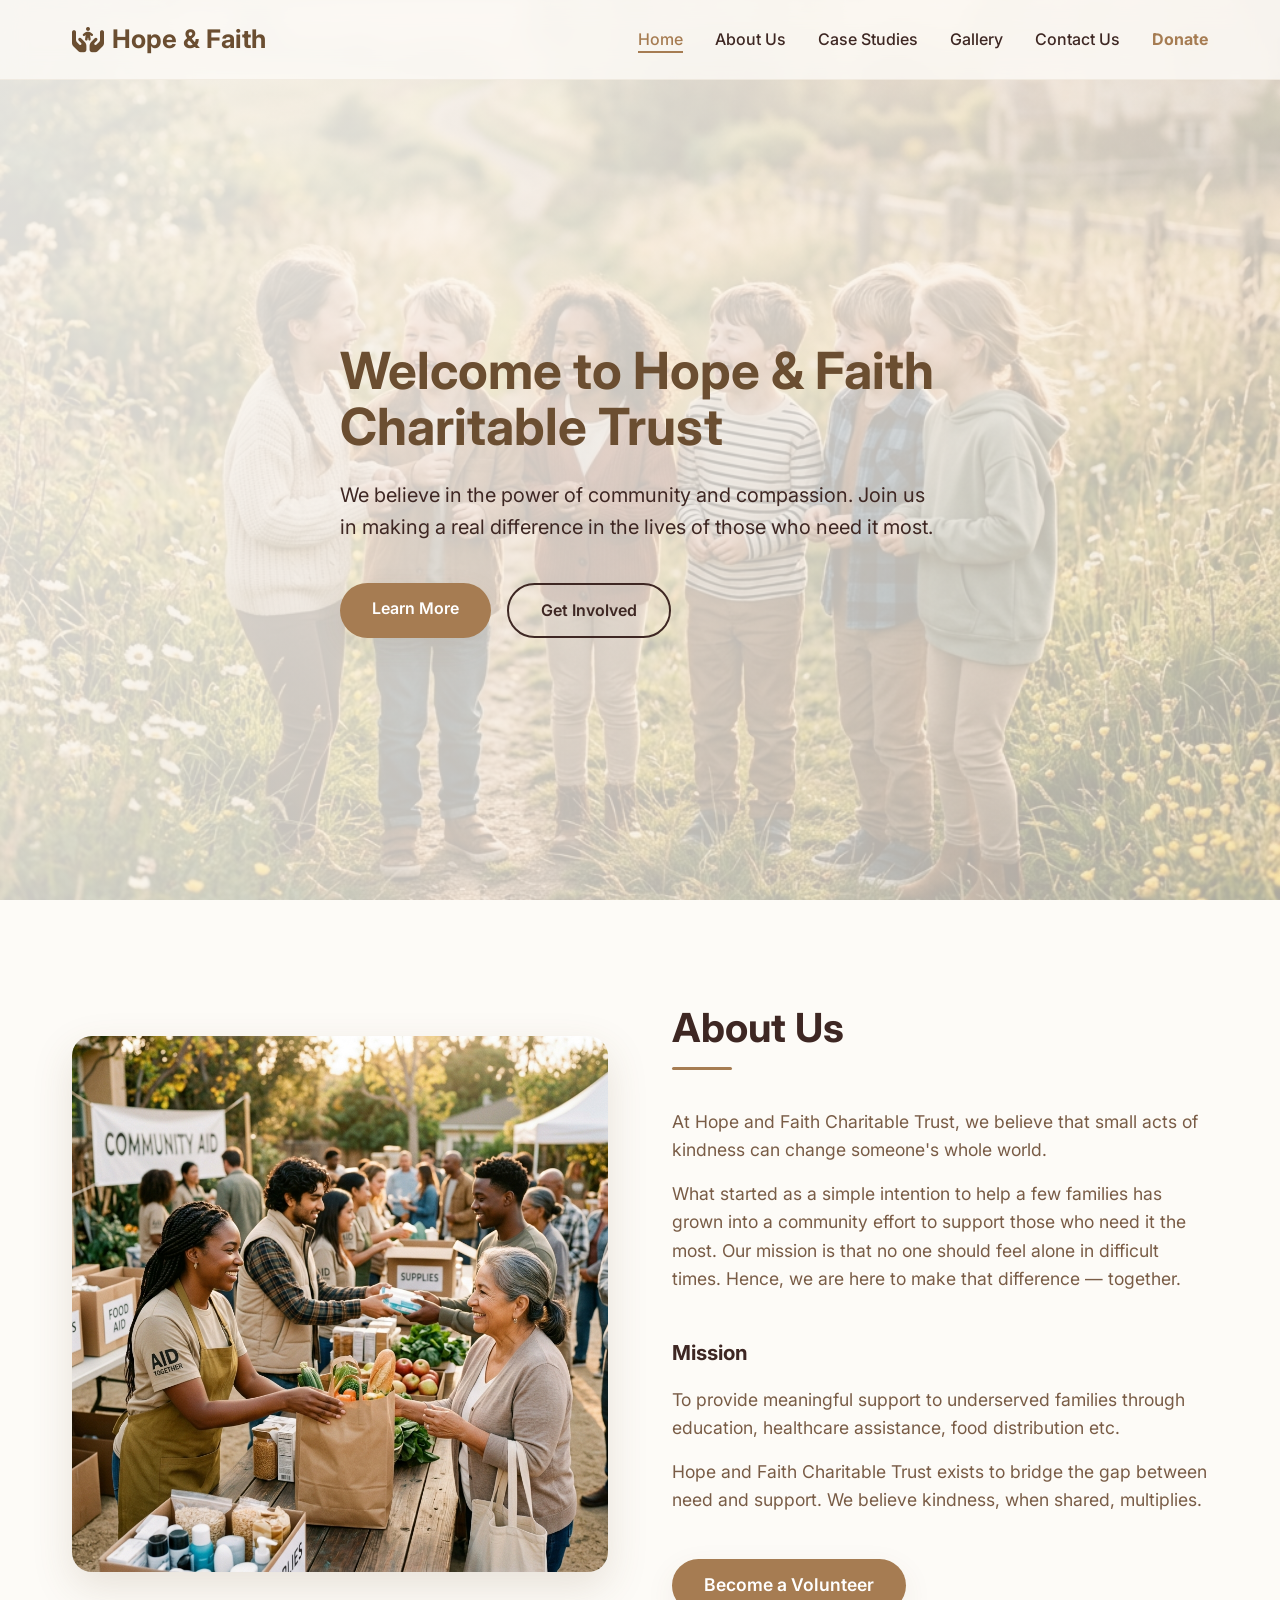
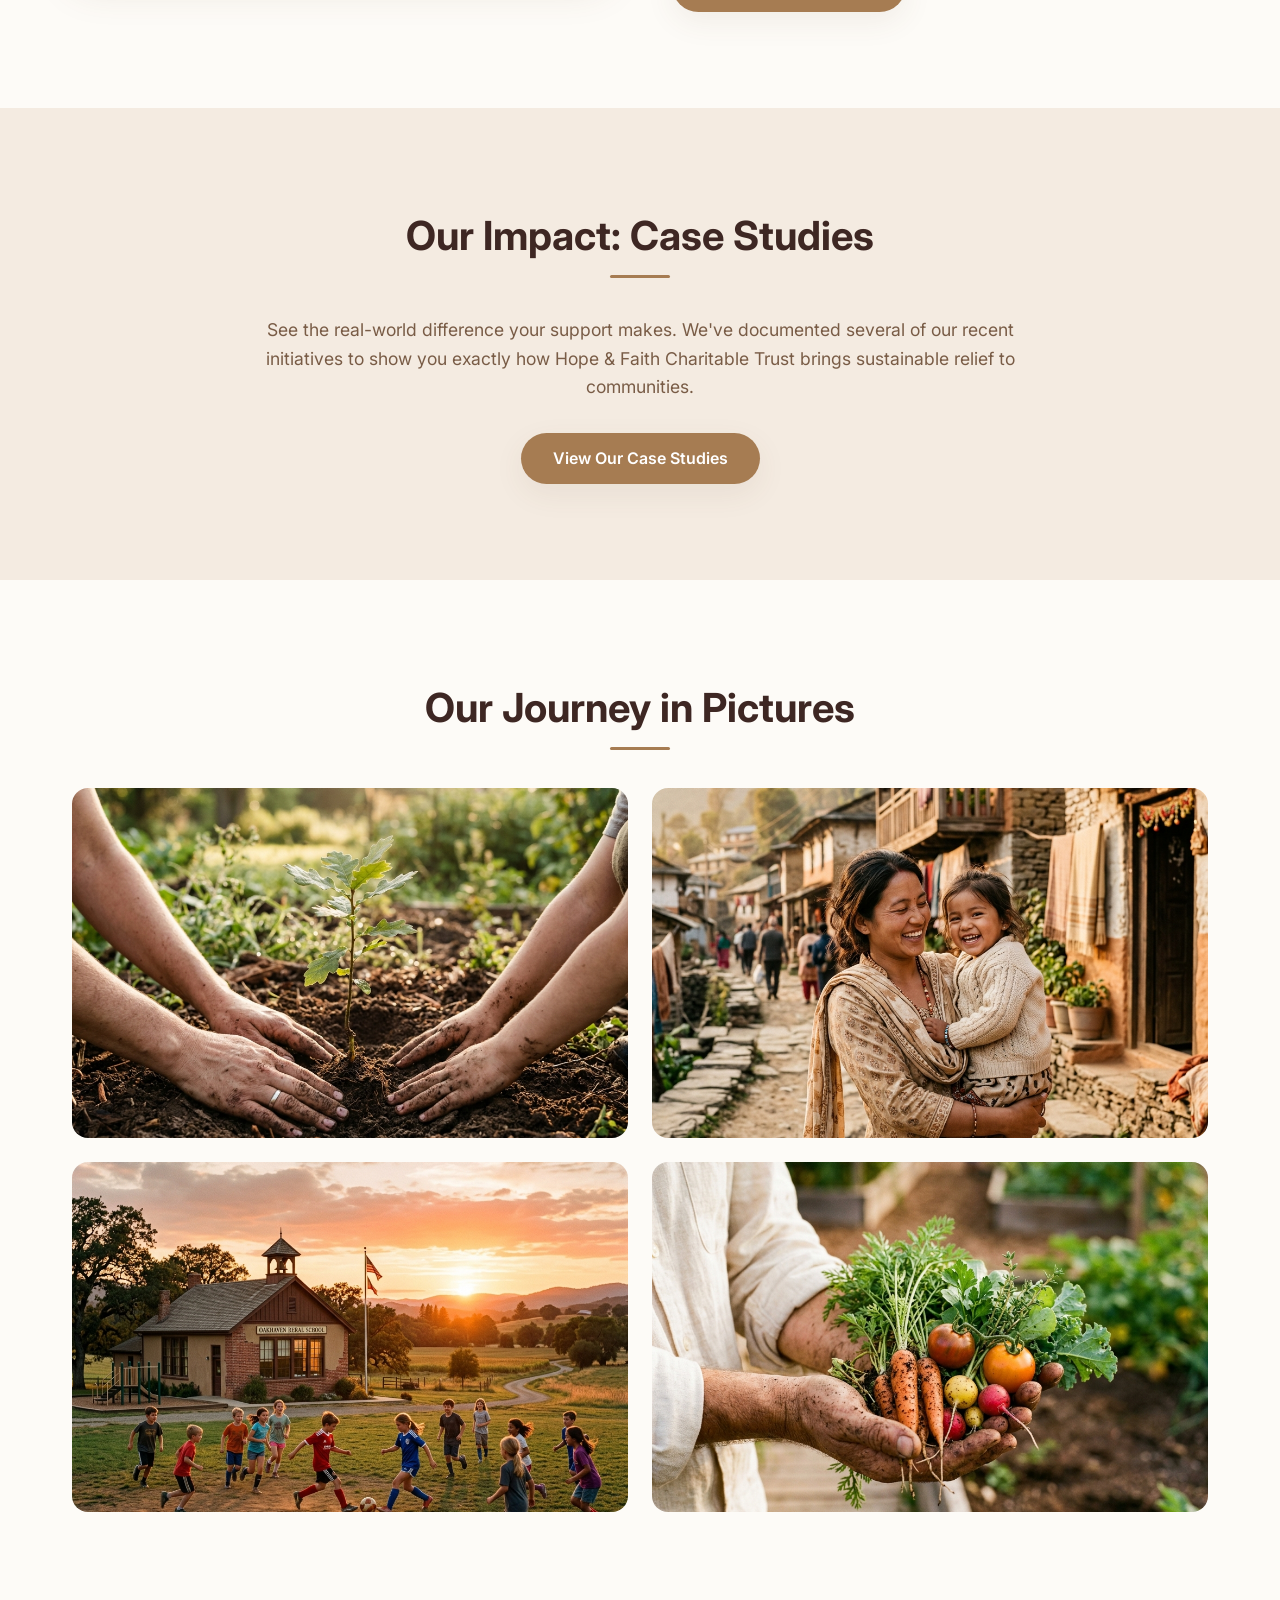
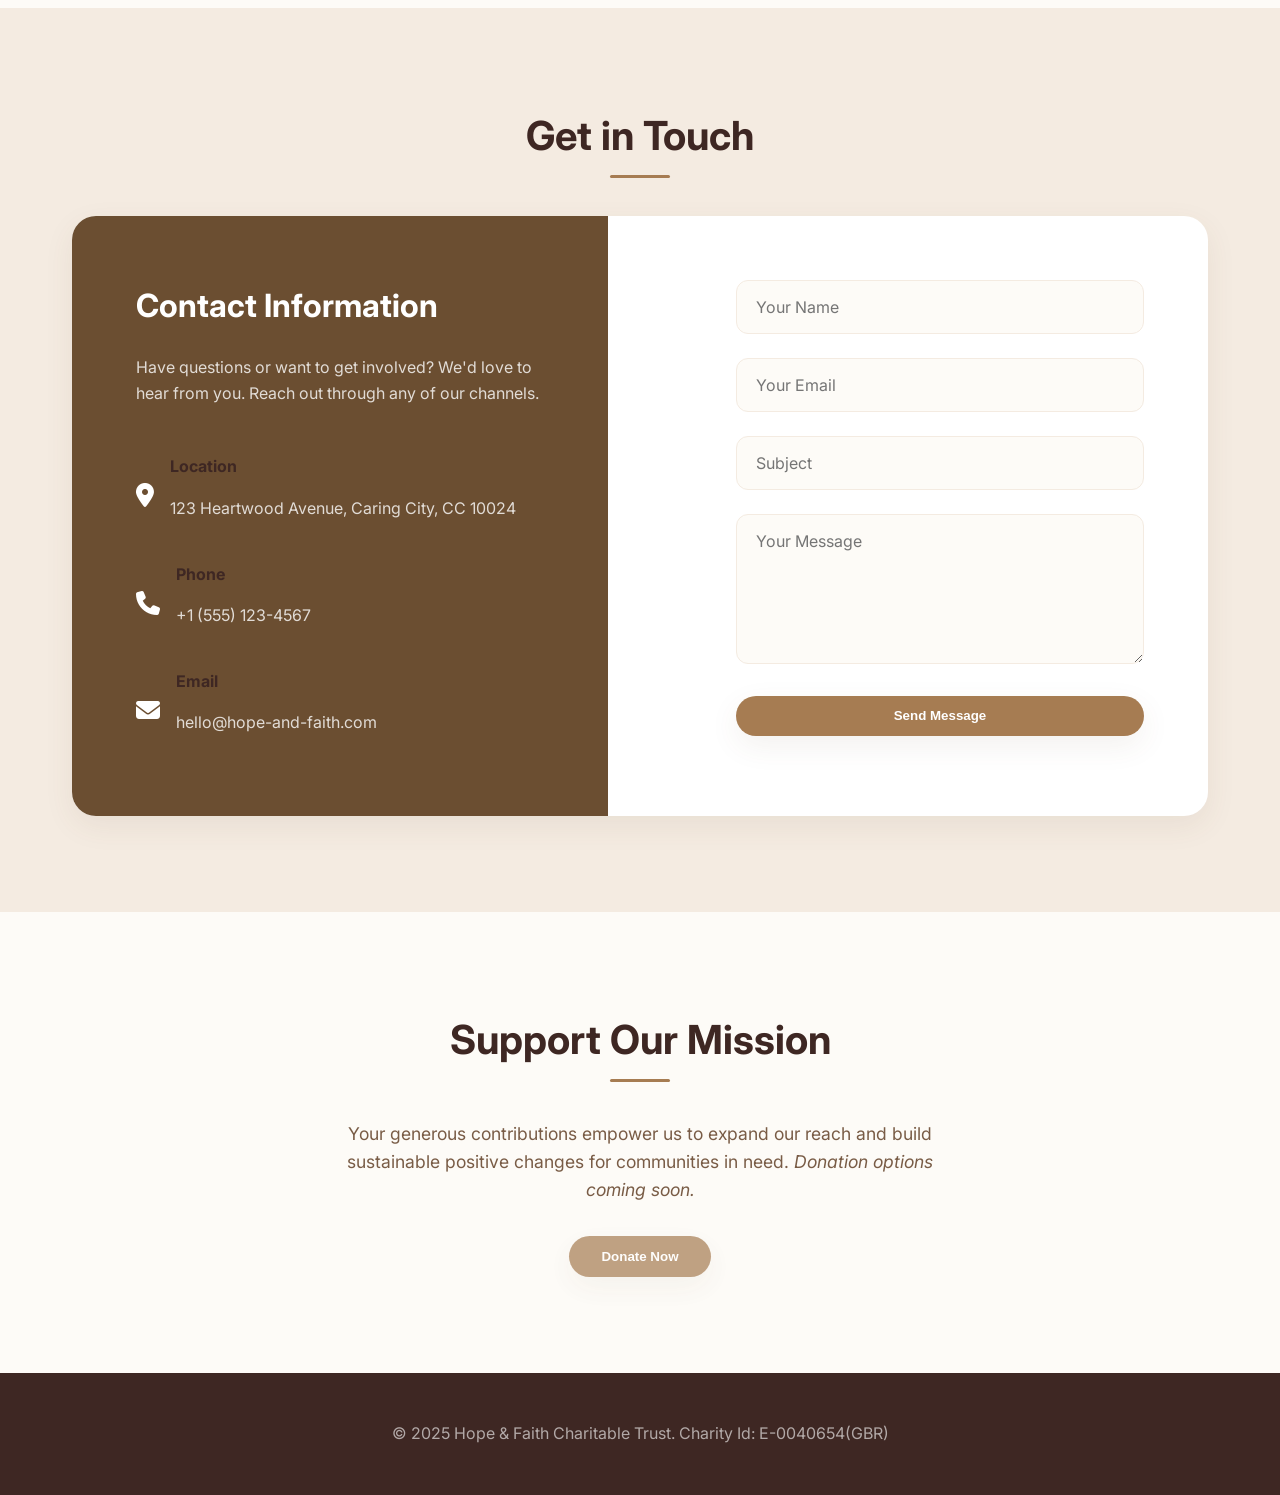
==== commit b1680e7d: "changed email address" ====
--- a/hopefaith/index.html
+++ b/hopefaith/index.html
@@ -144,7 +144,7 @@
                             <i class="fa-solid fa-envelope fa-xl"></i>
                             <div>
                                 <h4>Email</h4>
-                                <p>hello@hopeandfaith.org</p>
+                                <p>hello@hope-and-faith.com</p>
                             </div>
                         </div>
                     </div>
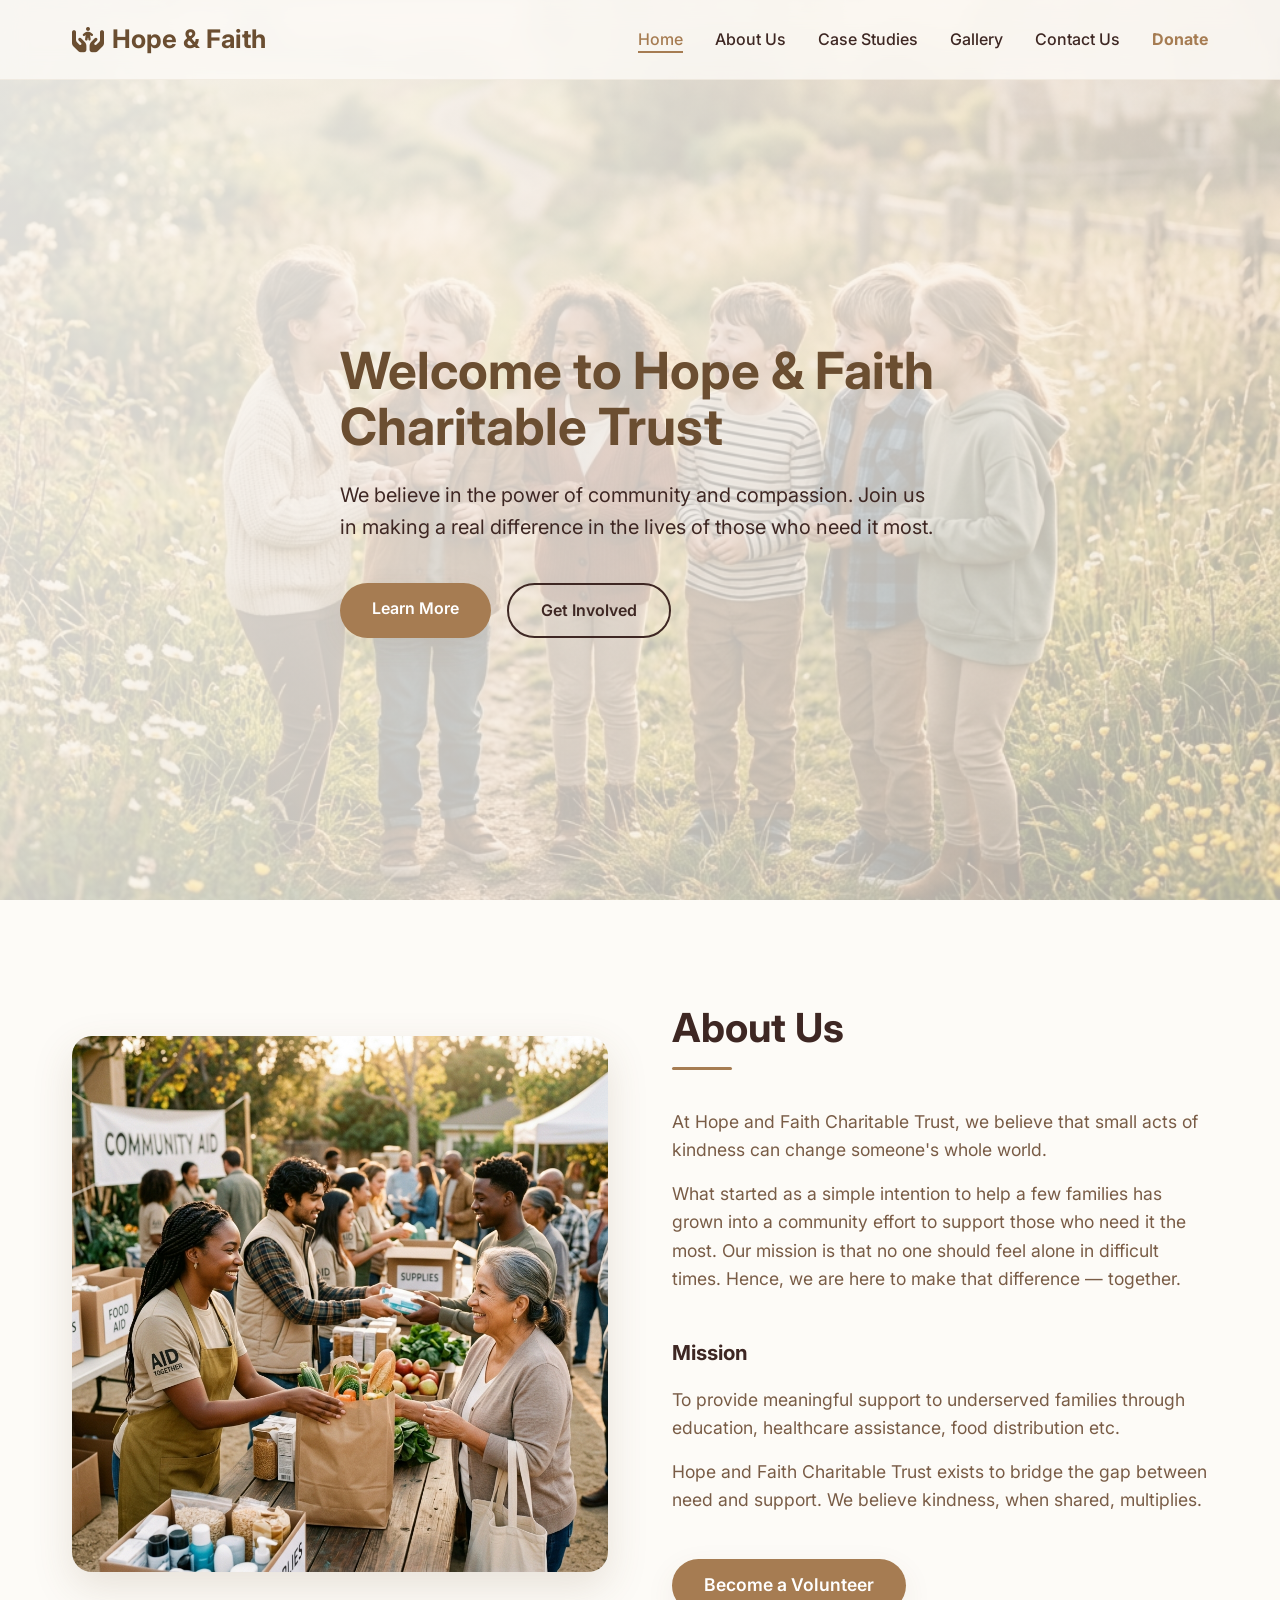
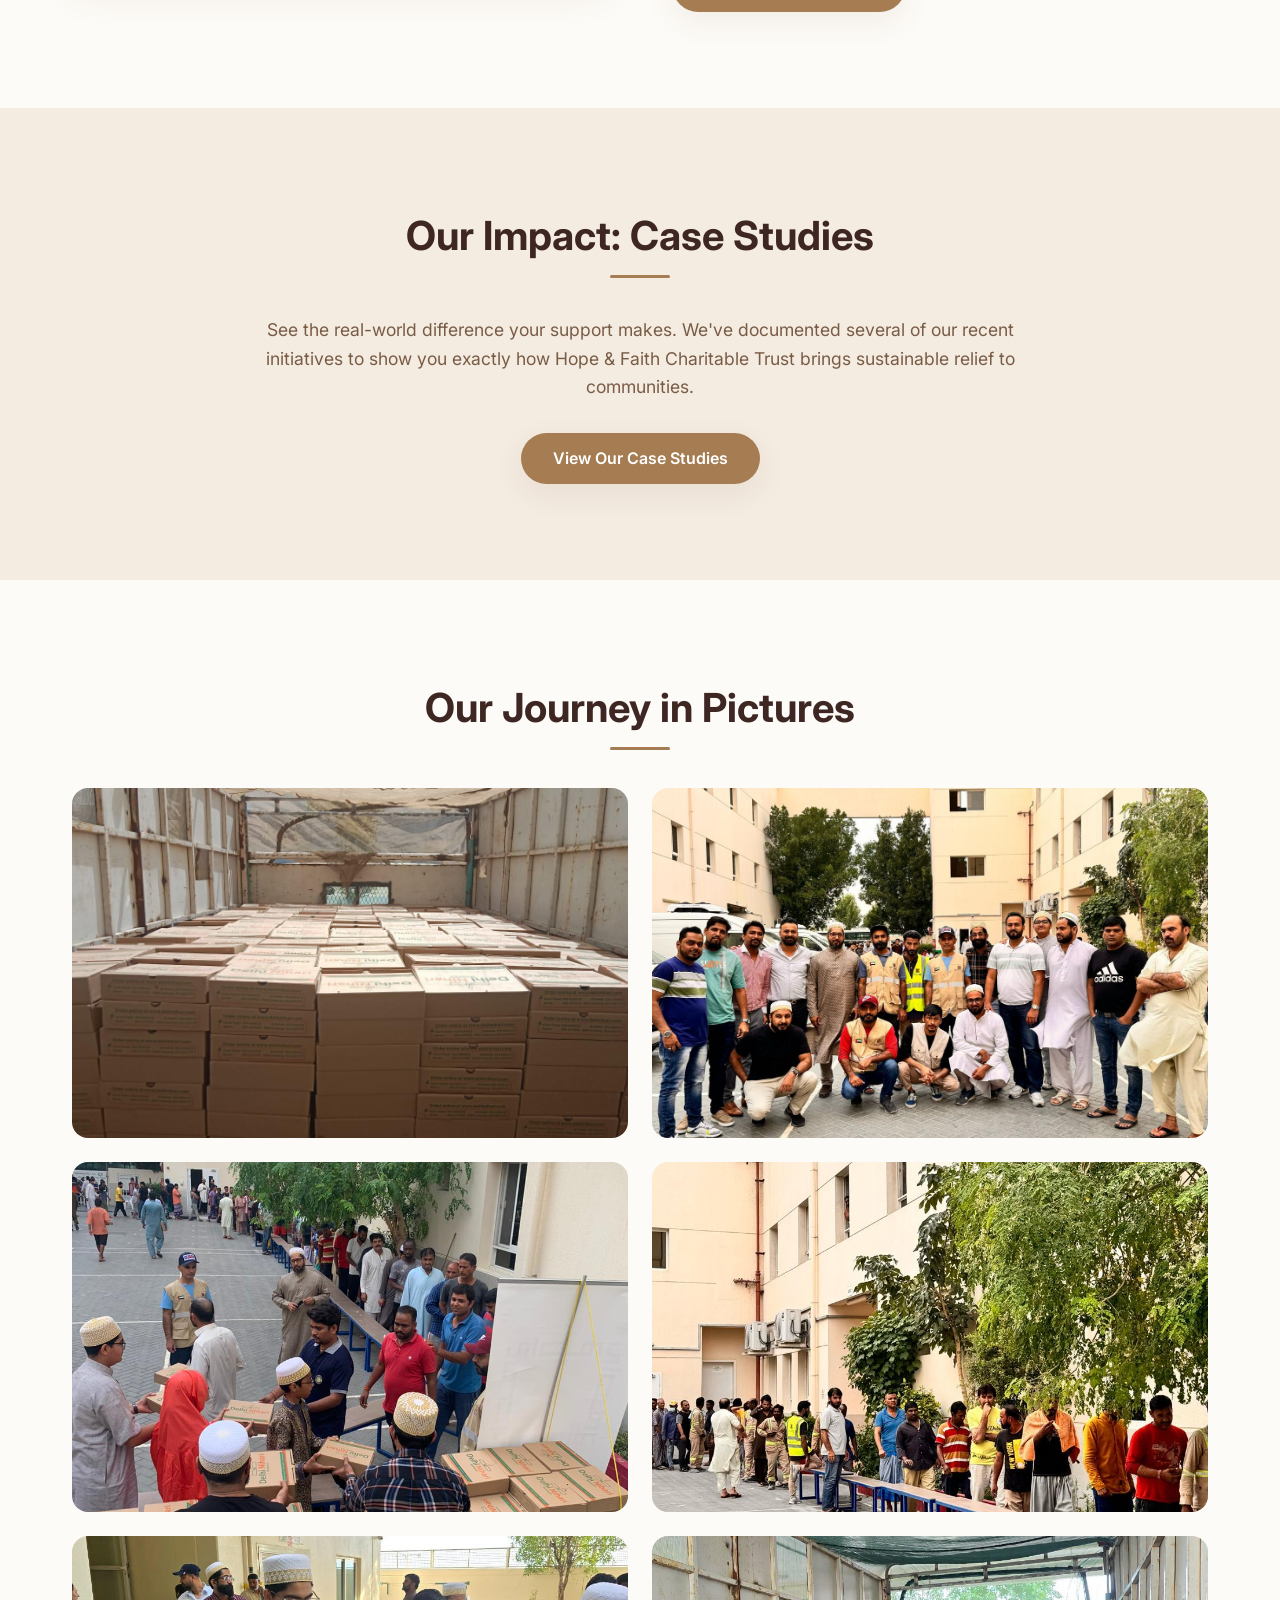
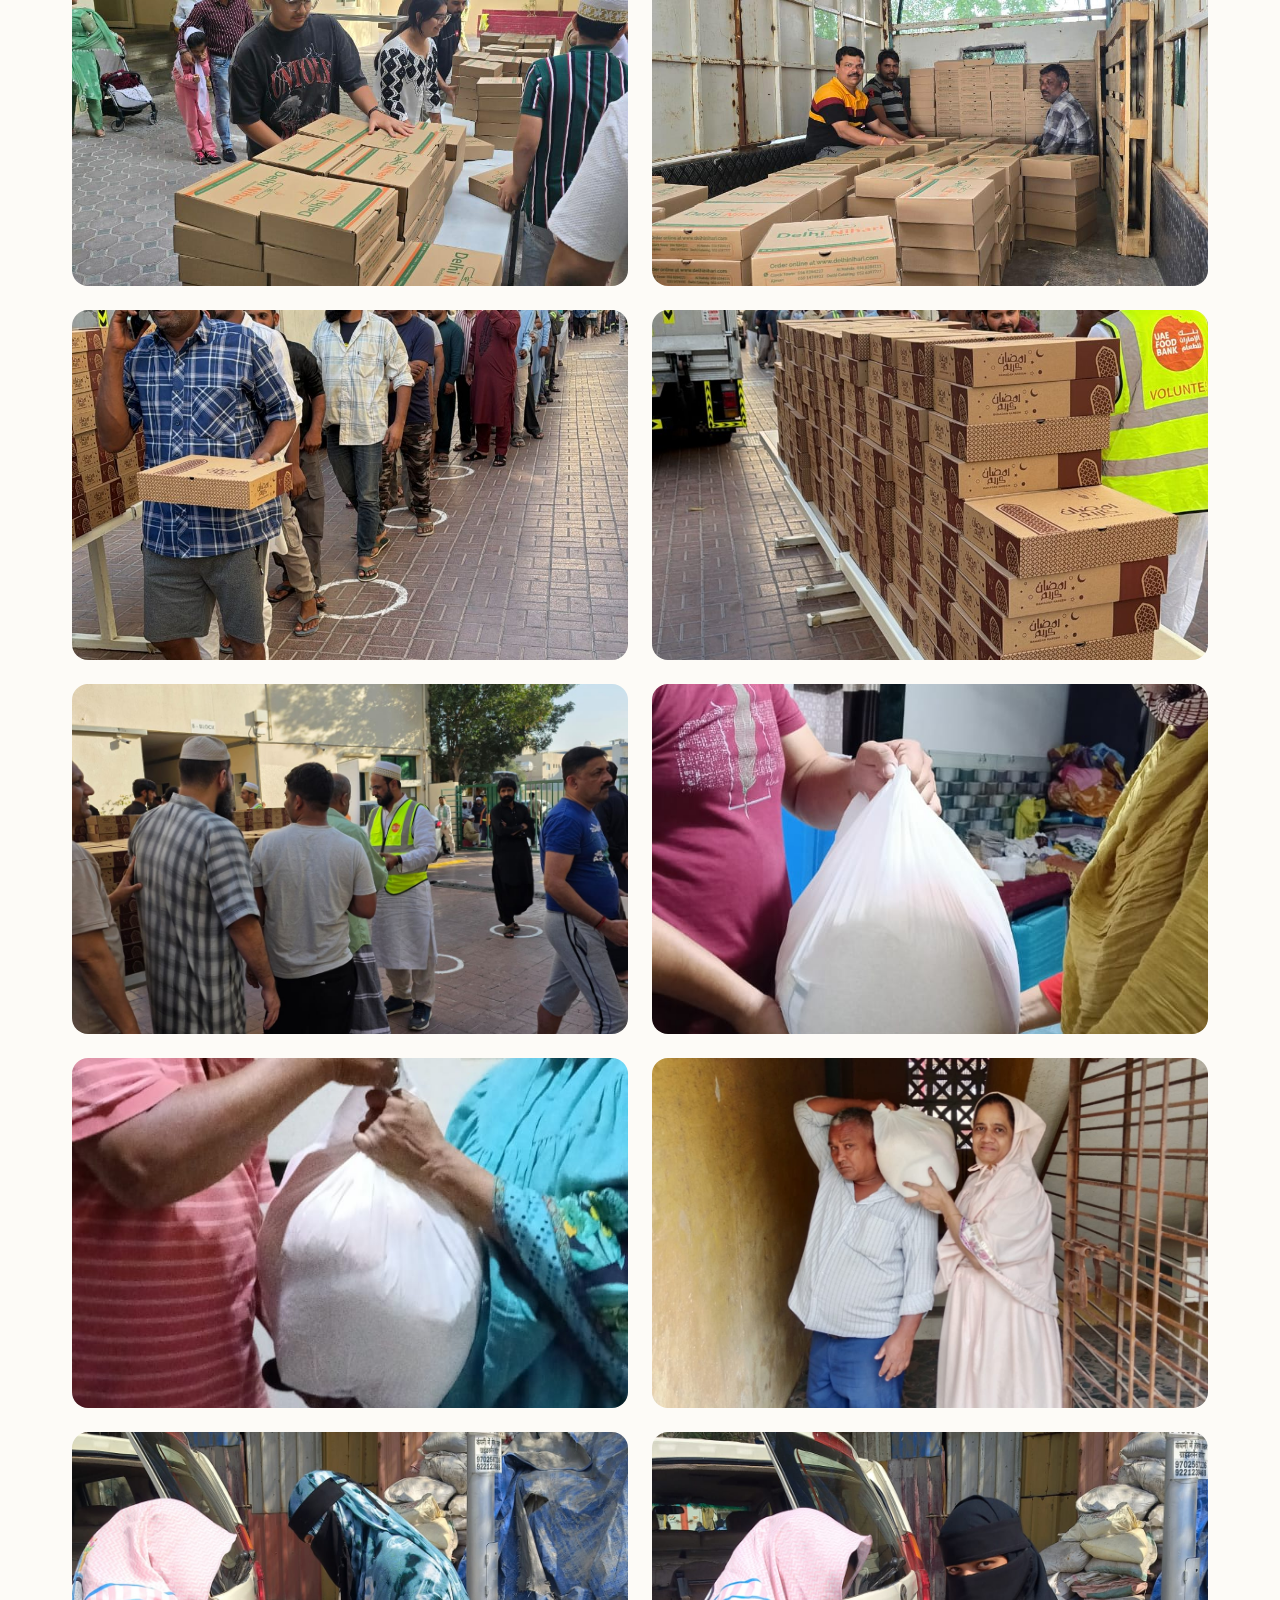
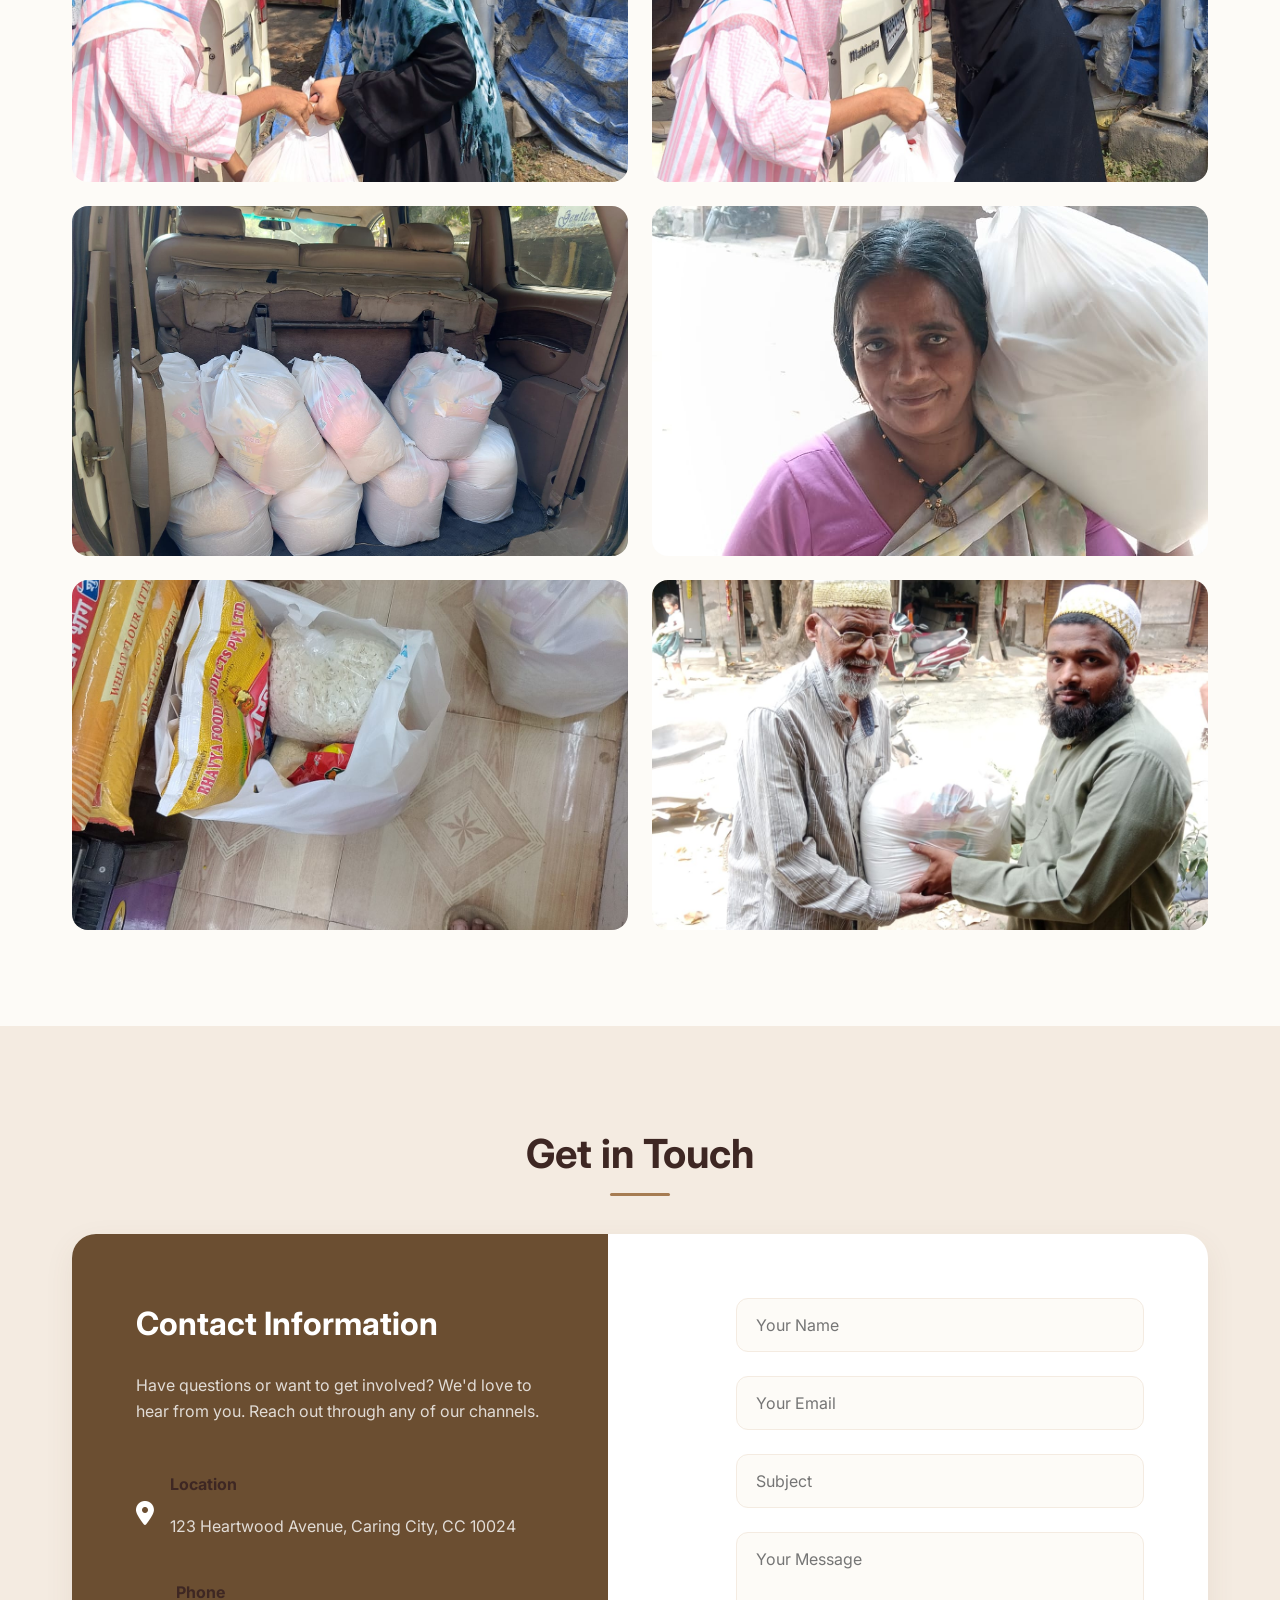
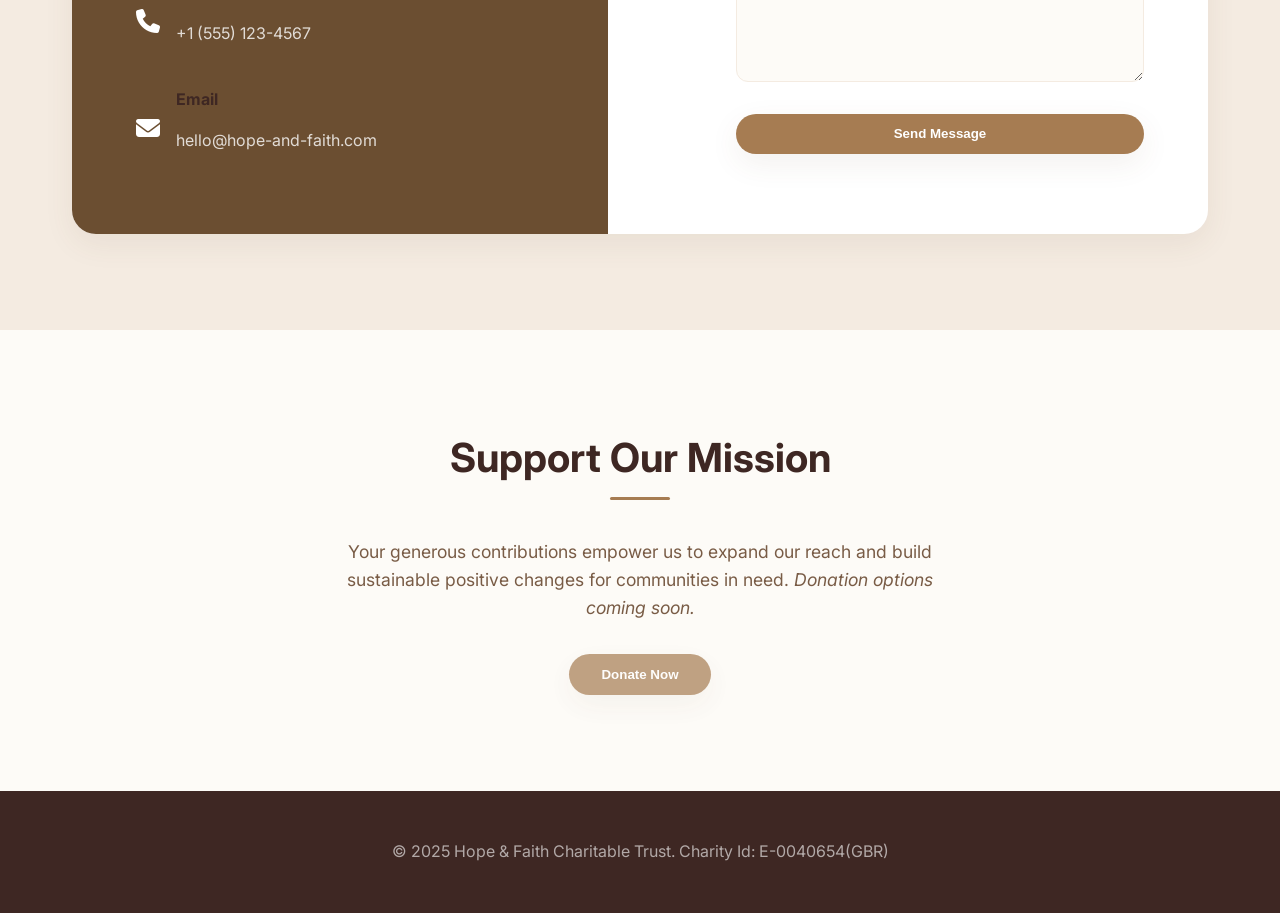
==== commit e7a04387: "Updated gallery with real pictures and removed dummy ones" ====
--- a/hopefaith/index.html
+++ b/hopefaith/index.html
@@ -83,33 +83,25 @@
             <h2>Our Journey in Pictures</h2>
             <div class="gallery-grid">
                 
-                <div class="gallery-item">
-                    <img src="assets/images/gallery_1.png" alt="Planting hope">
-                    <div class="gallery-overlay">
-                        <h3>Sowing Seeds of Growth</h3>
-                    </div>
-                </div>
-                
-                <div class="gallery-item">
-                    <img src="assets/images/gallery_2.png" alt="Mother and child smiling">
-                    <div class="gallery-overlay">
-                        <h3>Family Support</h3>
-                    </div>
-                </div>
-                
-                <div class="gallery-item">
-                    <img src="assets/images/gallery_3.png" alt="Children playing at sunset">
-                    <div class="gallery-overlay">
-                        <h3>Community Joy</h3>
-                    </div>
-                </div>
-                
-                <div class="gallery-item">
-                    <img src="assets/images/gallery_4.png" alt="Fresh harvest from community garden">
-                    <div class="gallery-overlay">
-                        <h3>Sustainable Food</h3>
-                    </div>
-                </div>
+                <!-- 18 Genuine Gallery Images -->
+                <div class="gallery-item"><img src="assets/images/genuine_gallery_1.jpeg" alt="Charity Journey Moment"><div class="gallery-overlay"><h3>Hope &amp; Faith</h3></div></div>
+                <div class="gallery-item"><img src="assets/images/genuine_gallery_2.jpeg" alt="Charity Journey Moment"><div class="gallery-overlay"><h3>Hope &amp; Faith</h3></div></div>
+                <div class="gallery-item"><img src="assets/images/genuine_gallery_3.jpeg" alt="Charity Journey Moment"><div class="gallery-overlay"><h3>Hope &amp; Faith</h3></div></div>
+                <div class="gallery-item"><img src="assets/images/genuine_gallery_4.jpeg" alt="Charity Journey Moment"><div class="gallery-overlay"><h3>Hope &amp; Faith</h3></div></div>
+                <div class="gallery-item"><img src="assets/images/genuine_gallery_5.jpeg" alt="Charity Journey Moment"><div class="gallery-overlay"><h3>Hope &amp; Faith</h3></div></div>
+                <div class="gallery-item"><img src="assets/images/genuine_gallery_6.jpeg" alt="Charity Journey Moment"><div class="gallery-overlay"><h3>Hope &amp; Faith</h3></div></div>
+                <div class="gallery-item"><img src="assets/images/genuine_gallery_7.jpeg" alt="Charity Journey Moment"><div class="gallery-overlay"><h3>Hope &amp; Faith</h3></div></div>
+                <div class="gallery-item"><img src="assets/images/genuine_gallery_8.jpeg" alt="Charity Journey Moment"><div class="gallery-overlay"><h3>Hope &amp; Faith</h3></div></div>
+                <div class="gallery-item"><img src="assets/images/genuine_gallery_9.jpeg" alt="Charity Journey Moment"><div class="gallery-overlay"><h3>Hope &amp; Faith</h3></div></div>
+                <div class="gallery-item"><img src="assets/images/genuine_gallery_10.jpeg" alt="Charity Journey Moment"><div class="gallery-overlay"><h3>Hope &amp; Faith</h3></div></div>
+                <div class="gallery-item"><img src="assets/images/genuine_gallery_11.jpeg" alt="Charity Journey Moment"><div class="gallery-overlay"><h3>Hope &amp; Faith</h3></div></div>
+                <div class="gallery-item"><img src="assets/images/genuine_gallery_12.jpeg" alt="Charity Journey Moment"><div class="gallery-overlay"><h3>Hope &amp; Faith</h3></div></div>
+                <div class="gallery-item"><img src="assets/images/genuine_gallery_13.jpeg" alt="Charity Journey Moment"><div class="gallery-overlay"><h3>Hope &amp; Faith</h3></div></div>
+                <div class="gallery-item"><img src="assets/images/genuine_gallery_14.jpeg" alt="Charity Journey Moment"><div class="gallery-overlay"><h3>Hope &amp; Faith</h3></div></div>
+                <div class="gallery-item"><img src="assets/images/genuine_gallery_15.jpeg" alt="Charity Journey Moment"><div class="gallery-overlay"><h3>Hope &amp; Faith</h3></div></div>
+                <div class="gallery-item"><img src="assets/images/genuine_gallery_16.jpeg" alt="Charity Journey Moment"><div class="gallery-overlay"><h3>Hope &amp; Faith</h3></div></div>
+                <div class="gallery-item"><img src="assets/images/genuine_gallery_17.jpeg" alt="Charity Journey Moment"><div class="gallery-overlay"><h3>Hope &amp; Faith</h3></div></div>
+                <div class="gallery-item"><img src="assets/images/genuine_gallery_18.jpeg" alt="Charity Journey Moment"><div class="gallery-overlay"><h3>Hope &amp; Faith</h3></div></div>
 
             </div>
         </div>
@@ -151,18 +143,18 @@
                 </div>
 
                 <div class="contact-form">
-                    <form action="#" method="POST" id="form-contact">
+                    <form action="https://formspree.io/f/YOUR_FORM_ID_HERE" method="POST" id="form-contact">
                         <div class="form-group">
-                            <input type="text" class="form-control" placeholder="Your Name" required>
+                            <input type="text" name="name" class="form-control" placeholder="Your Name" required>
                         </div>
                         <div class="form-group">
-                            <input type="email" class="form-control" placeholder="Your Email" required>
+                            <input type="email" name="email" class="form-control" placeholder="Your Email" required>
                         </div>
                         <div class="form-group">
-                            <input type="text" class="form-control" placeholder="Subject" required>
+                            <input type="text" name="subject" class="form-control" placeholder="Subject" required>
                         </div>
                         <div class="form-group">
-                            <textarea class="form-control" placeholder="Your Message" required></textarea>
+                            <textarea name="message" class="form-control" placeholder="Your Message" required></textarea>
                         </div>
                         <button type="submit" class="btn btn-primary" style="width: 100%;">Send Message</button>
                     </form>
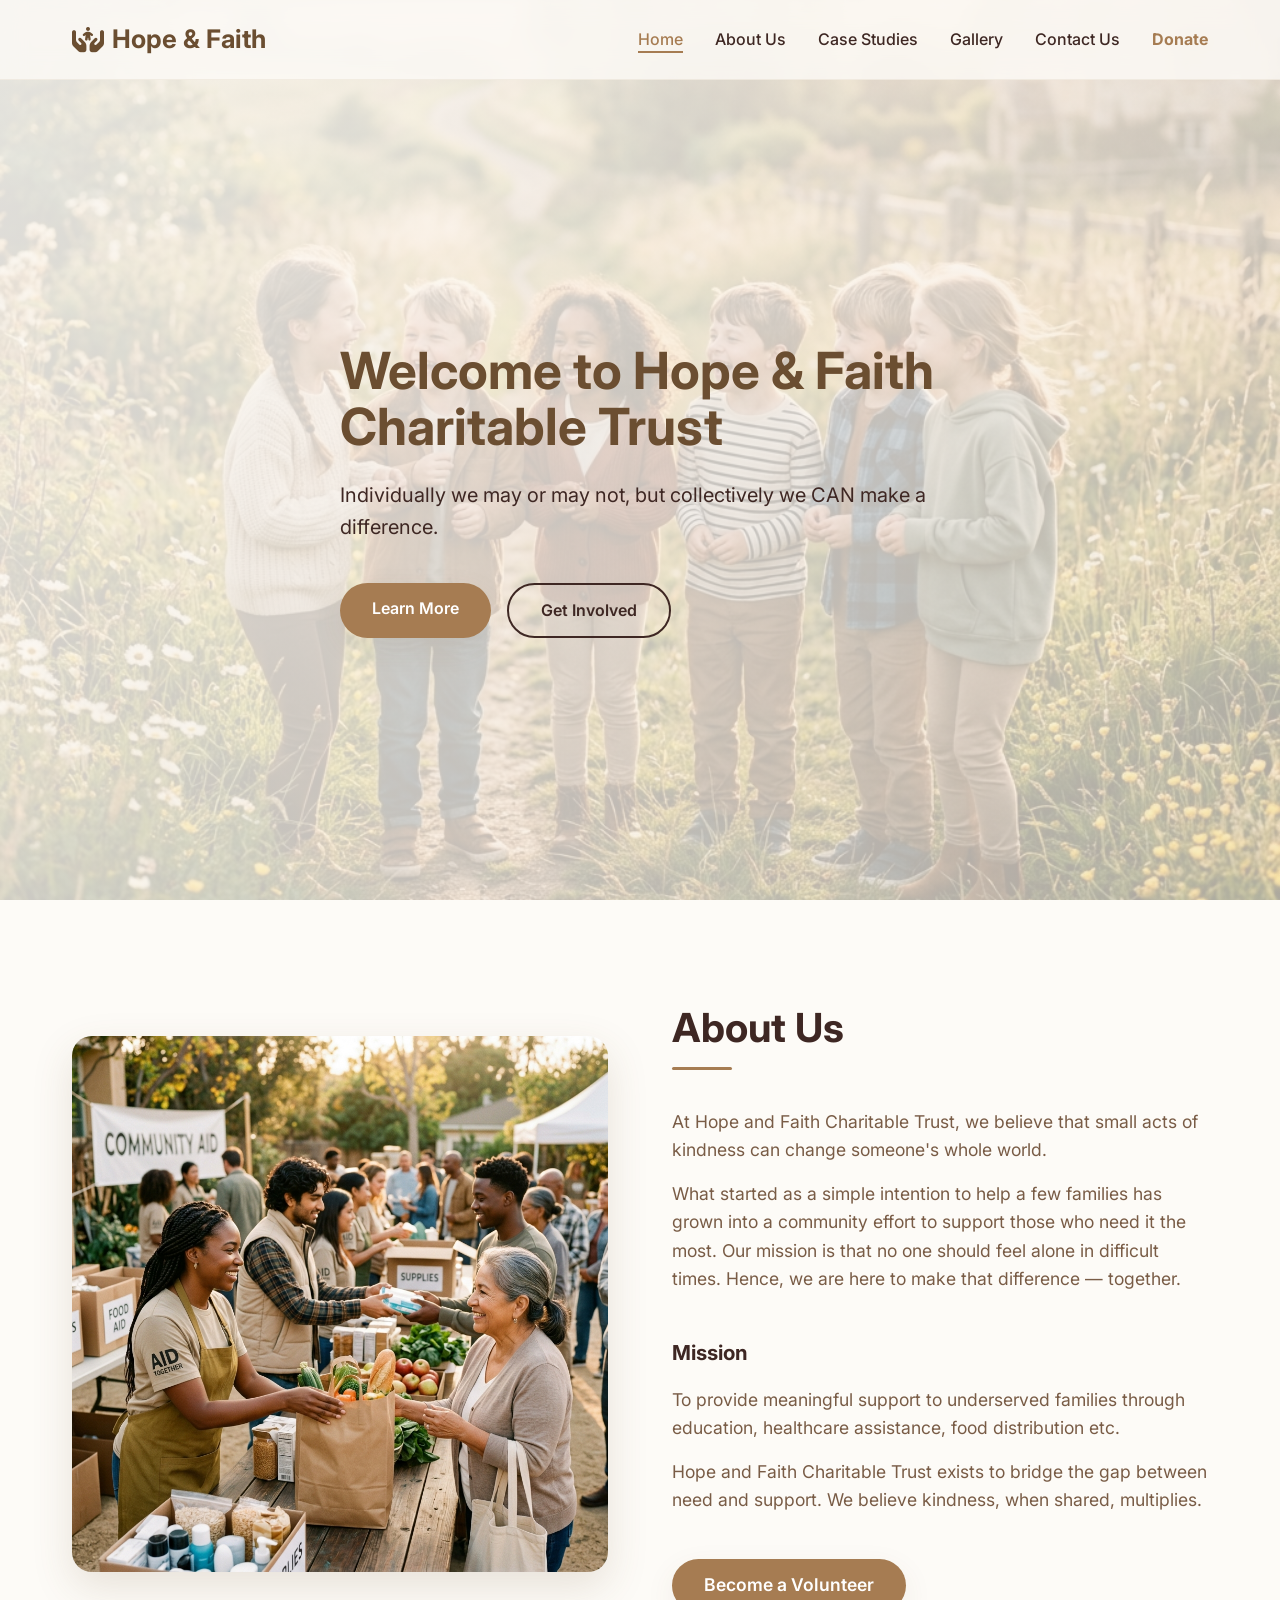
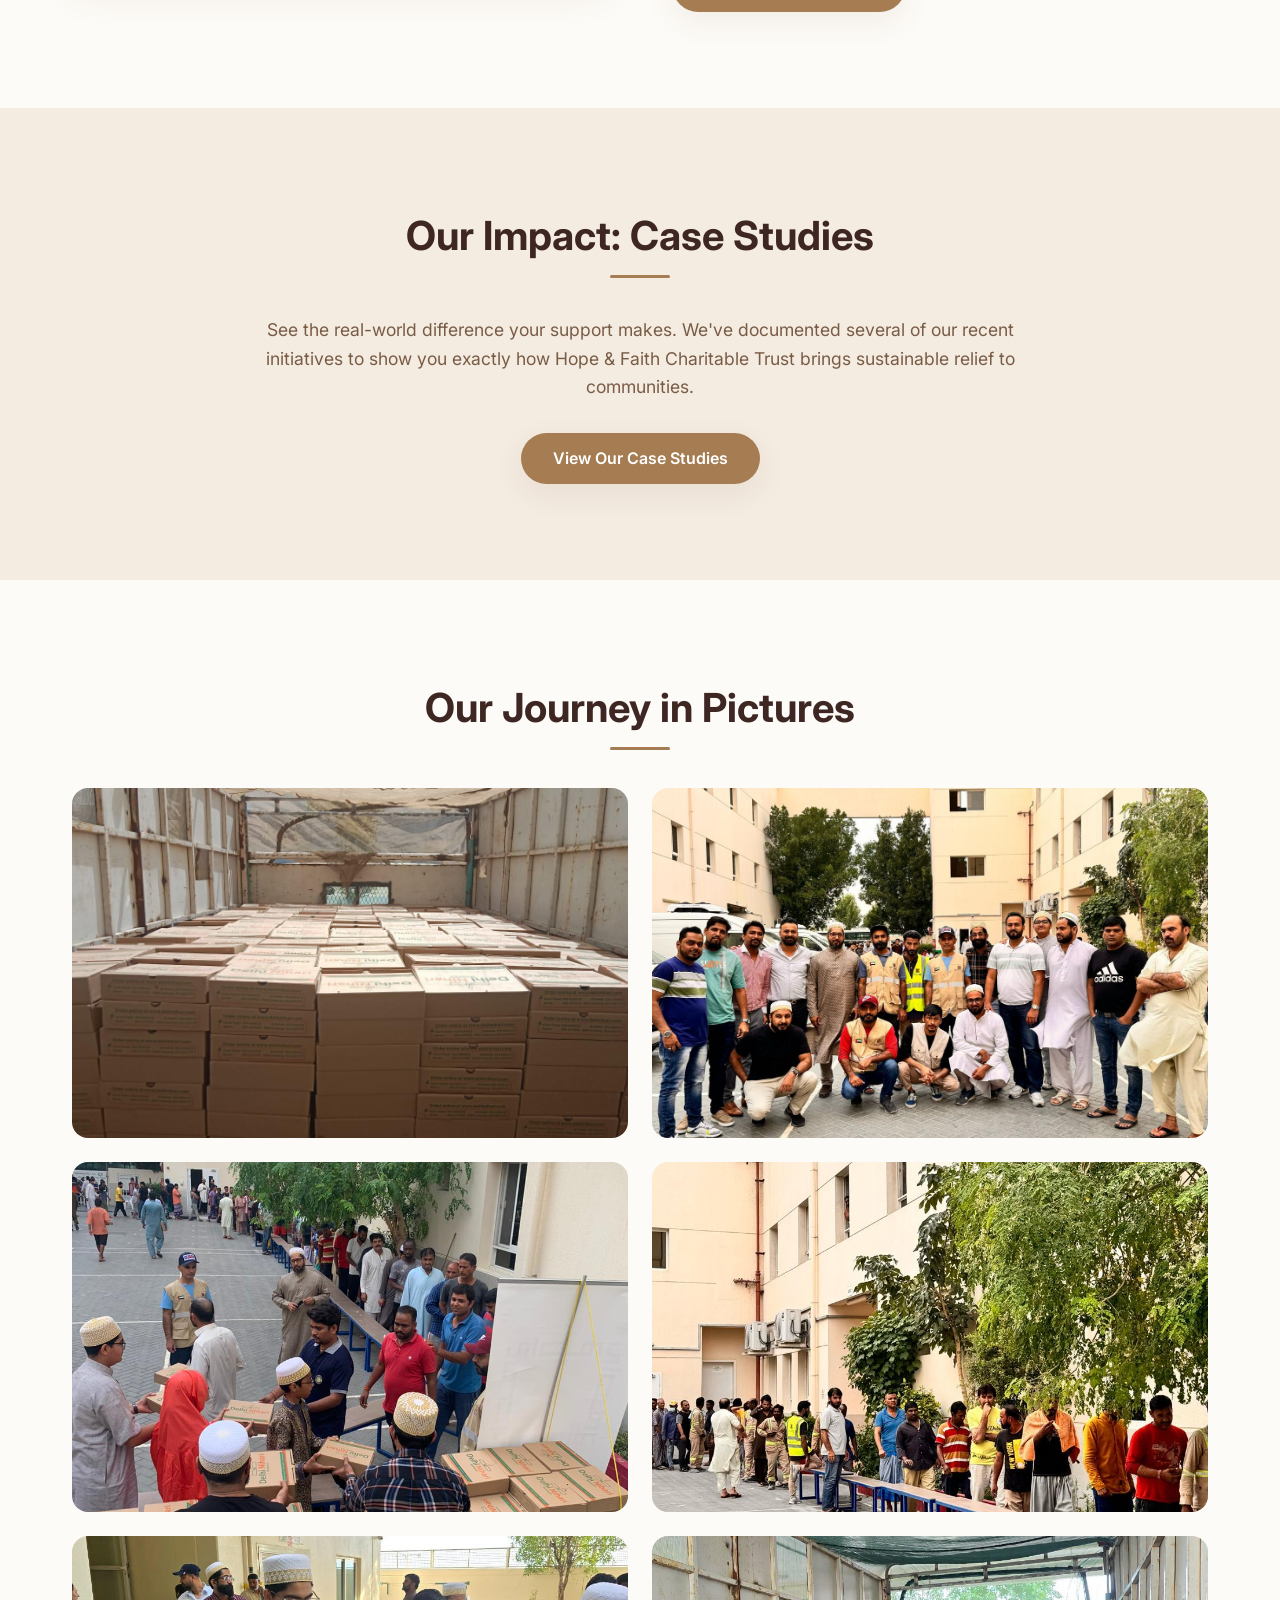
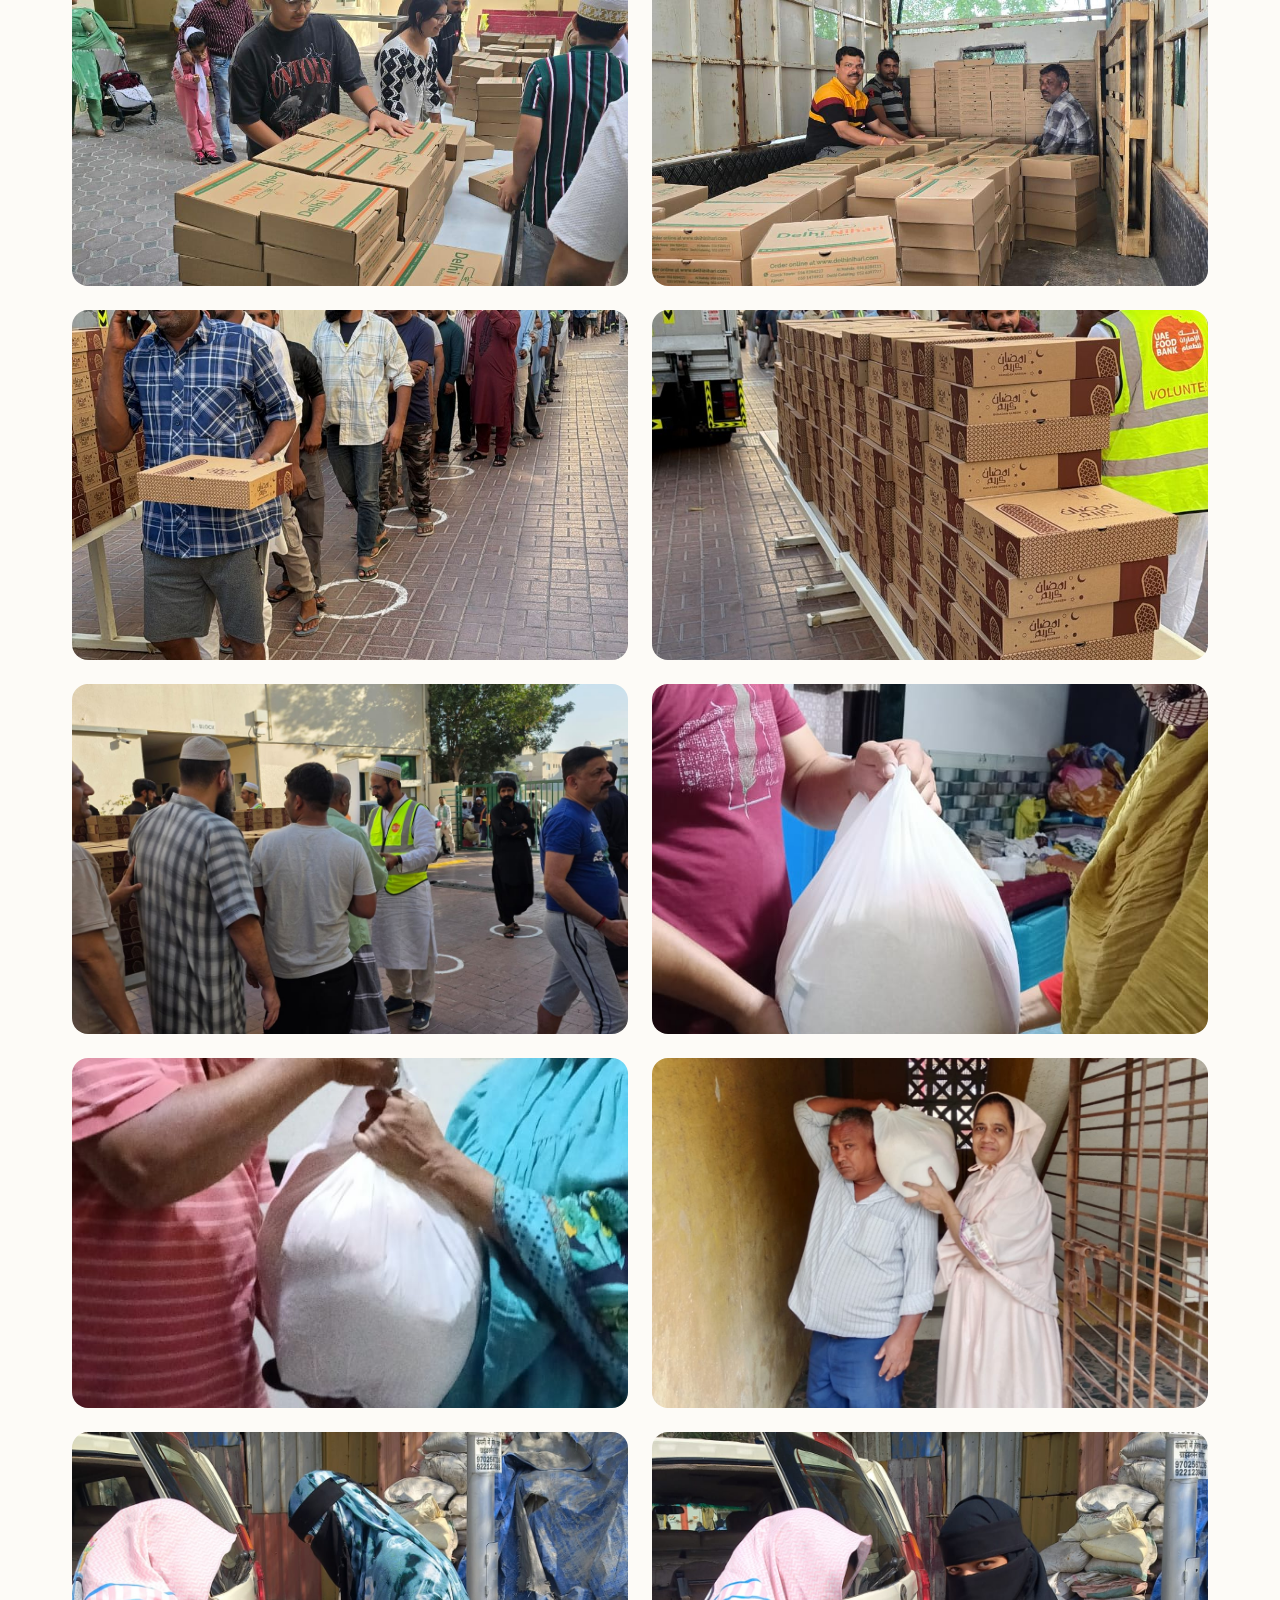
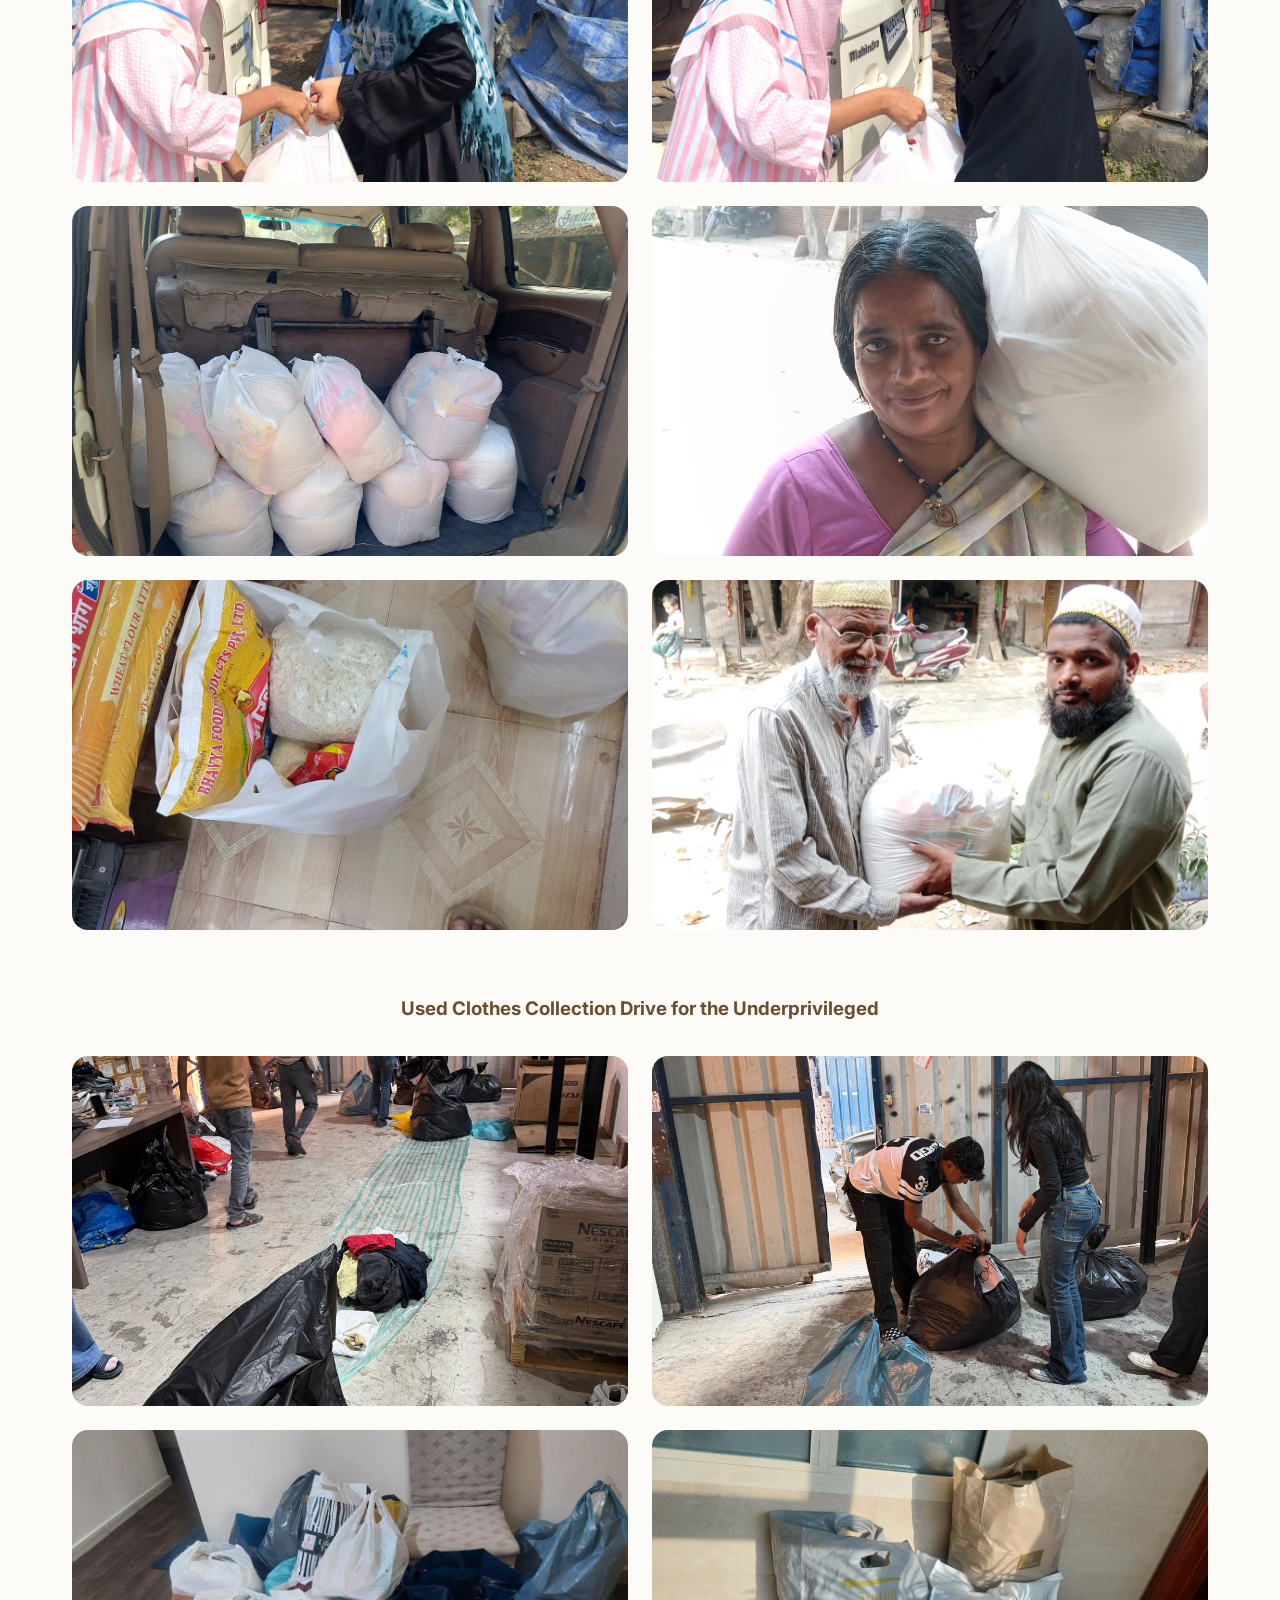
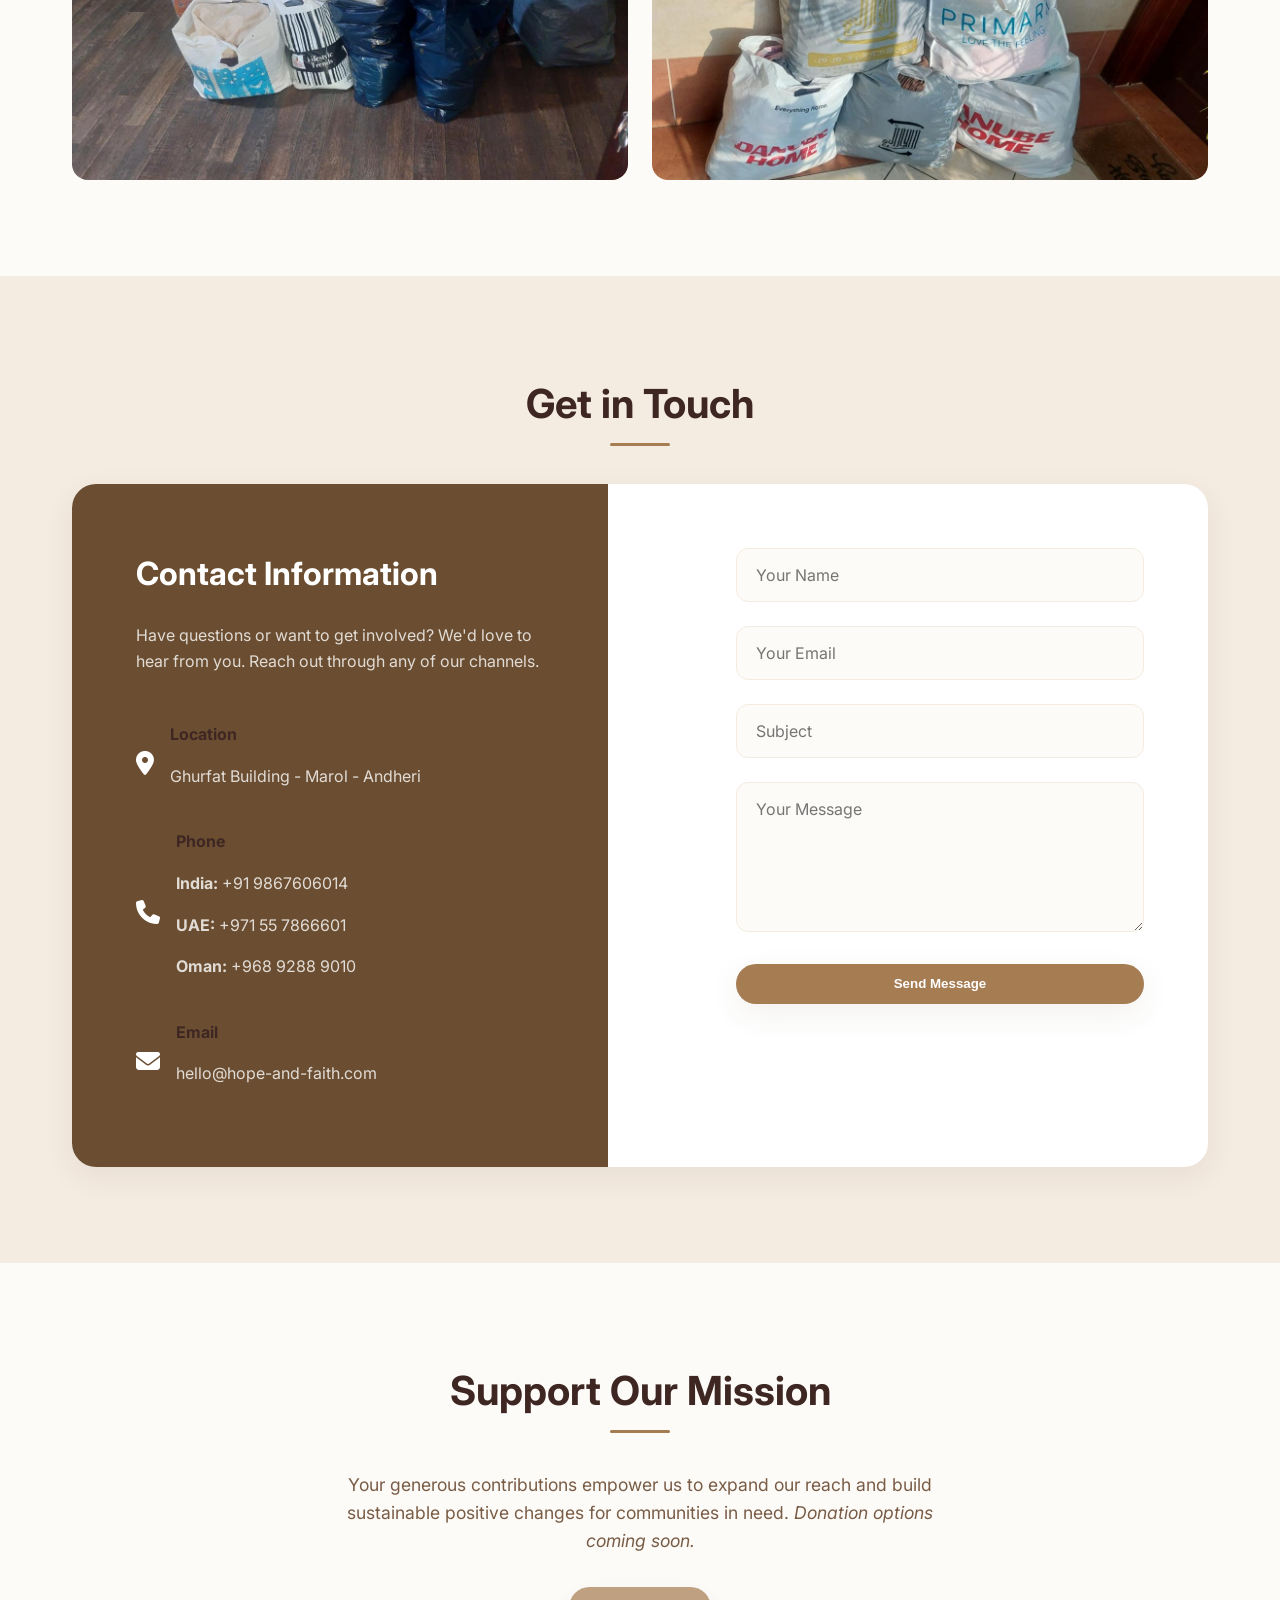
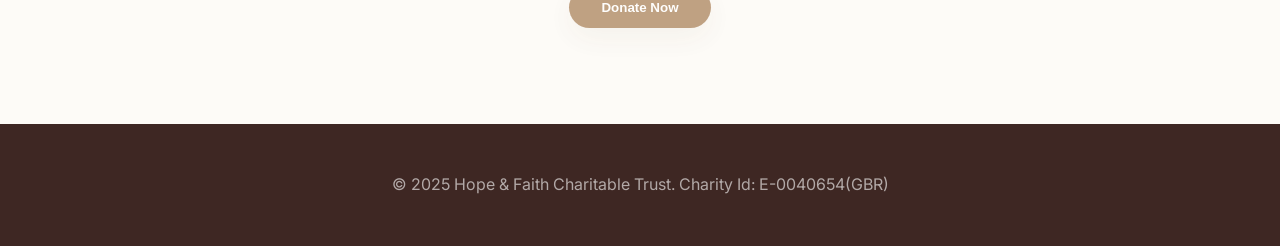
==== commit 87318592: "added clothes drive images and added tag line" ====
--- a/hopefaith/index.html
+++ b/hopefaith/index.html
@@ -35,7 +35,7 @@
         <div class="container">
             <div class="hero-content">
                 <h1>Welcome to Hope & Faith Charitable Trust</h1>
-                <p>We believe in the power of community and compassion. Join us in making a real difference in the lives of those who need it most.</p>
+                <p>Individually we may or may not, but collectively we CAN make a difference.</p>
                 <div class="hero-buttons">
                     <a href="#about" class="btn btn-primary">Learn More</a>
                     <a href="#contact" class="btn btn-secondary">Get Involved</a>
@@ -104,6 +104,16 @@
                 <div class="gallery-item"><img src="assets/images/genuine_gallery_18.jpeg" alt="Charity Journey Moment"><div class="gallery-overlay"><h3>Hope &amp; Faith</h3></div></div>
 
             </div>
+            
+            <!-- Clothes Distribution Sub-section -->
+            <h3 style="text-align: center; margin: 4rem 0 2rem 0; color: var(--color-brown-dark);">Used Clothes Collection Drive for the Underprivileged</h3>
+            <div class="gallery-grid">
+                <div class="gallery-item"><img src="assets/images/clothes_dist_1.jpeg" alt="Clothes Distribution"><div class="gallery-overlay"><h3>Clothes Drive</h3></div></div>
+                <div class="gallery-item"><img src="assets/images/clothes_dist_2.jpeg" alt="Clothes Distribution"><div class="gallery-overlay"><h3>Clothes Drive</h3></div></div>
+                <div class="gallery-item"><img src="assets/images/clothes_dist_3.jpeg" alt="Clothes Distribution"><div class="gallery-overlay"><h3>Clothes Drive</h3></div></div>
+                <div class="gallery-item"><img src="assets/images/clothes_dist_4.jpeg" alt="Clothes Distribution"><div class="gallery-overlay"><h3>Clothes Drive</h3></div></div>
+            </div>
+
         </div>
     </section>
 
@@ -122,14 +132,16 @@
                             <i class="fa-solid fa-location-dot fa-xl"></i>
                             <div>
                                 <h4>Location</h4>
-                                <p>123 Heartwood Avenue, Caring City, CC 10024</p>
+                                <p>Ghurfat Building - Marol - Andheri</p>
                             </div>
                         </div>
                         <div class="contact-item">
                             <i class="fa-solid fa-phone fa-xl"></i>
                             <div>
                                 <h4>Phone</h4>
-                                <p>+1 (555) 123-4567</p>
+                                <p><strong>India:</strong> +91 9867606014</p>
+                                <p><strong>UAE:</strong> +971 55 7866601</p>
+                                <p><strong>Oman:</strong> +968 9288 9010</p>
                             </div>
                         </div>
                         <div class="contact-item">
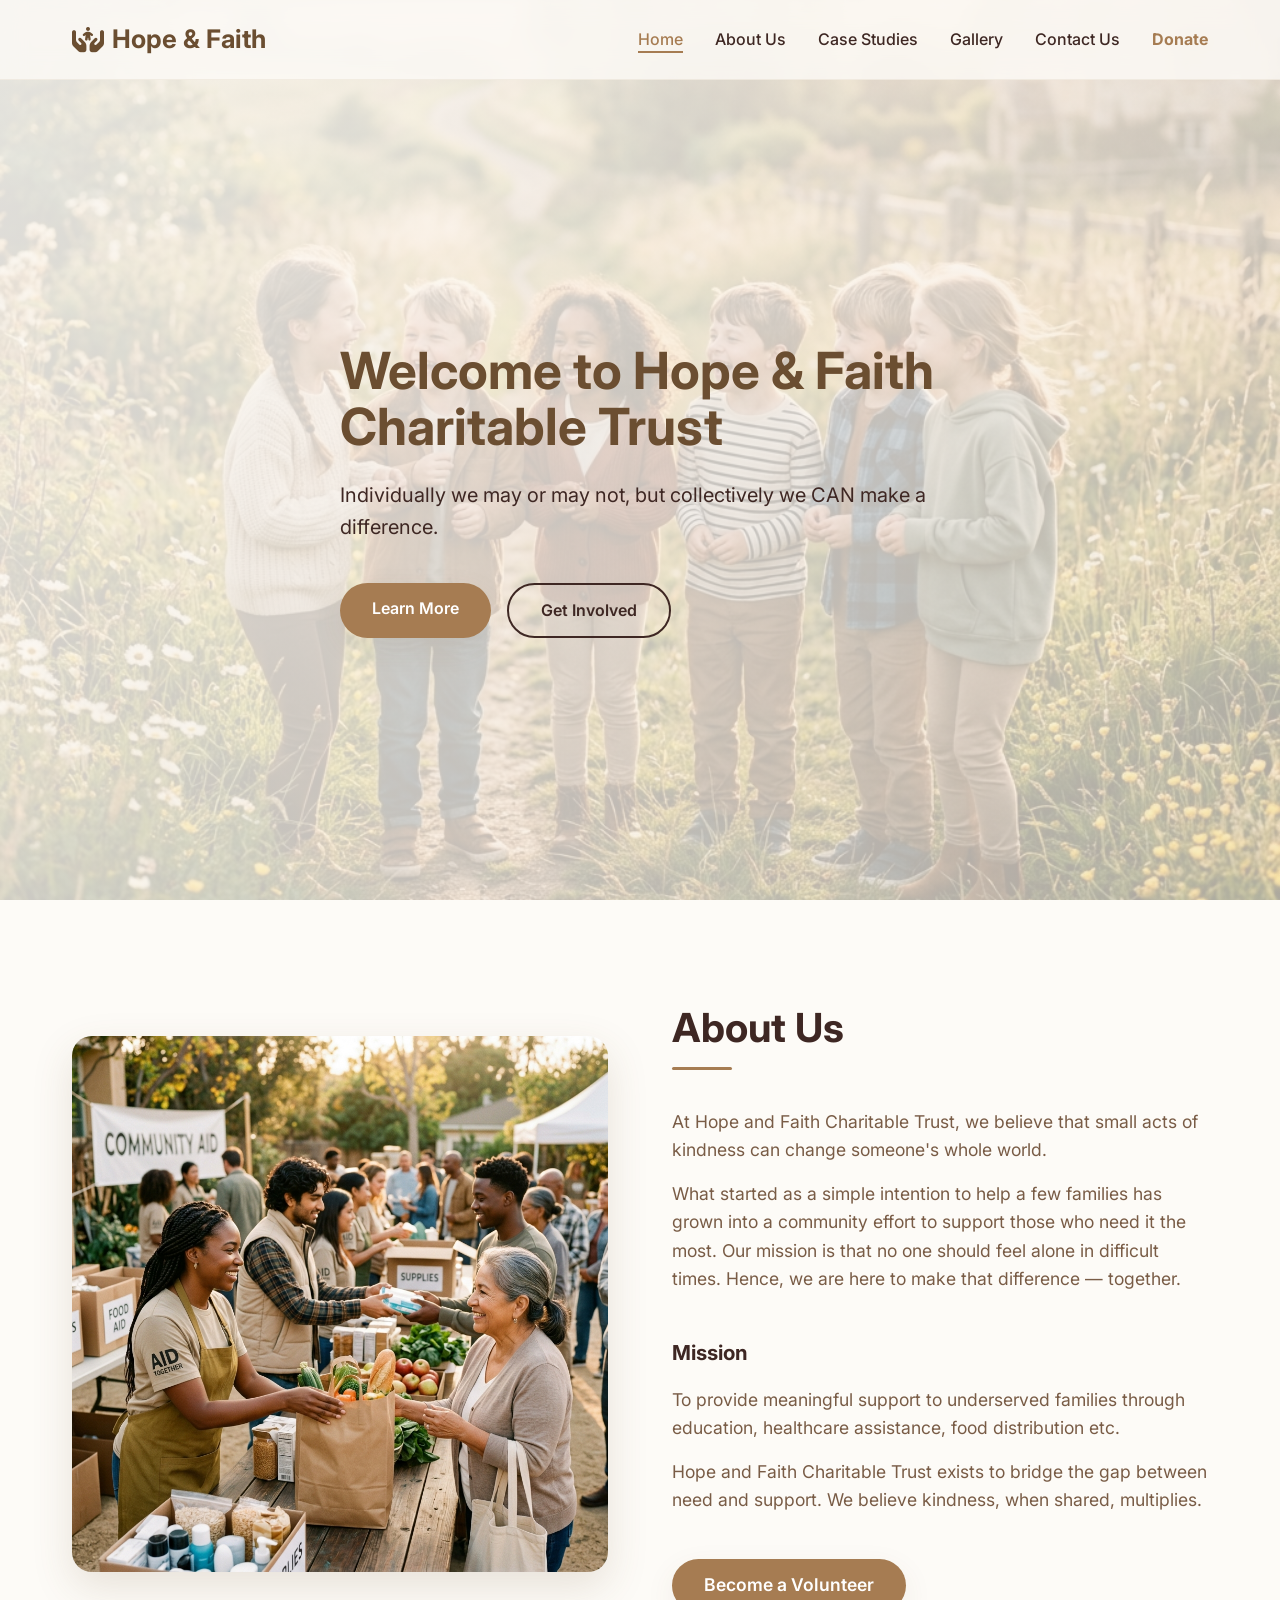
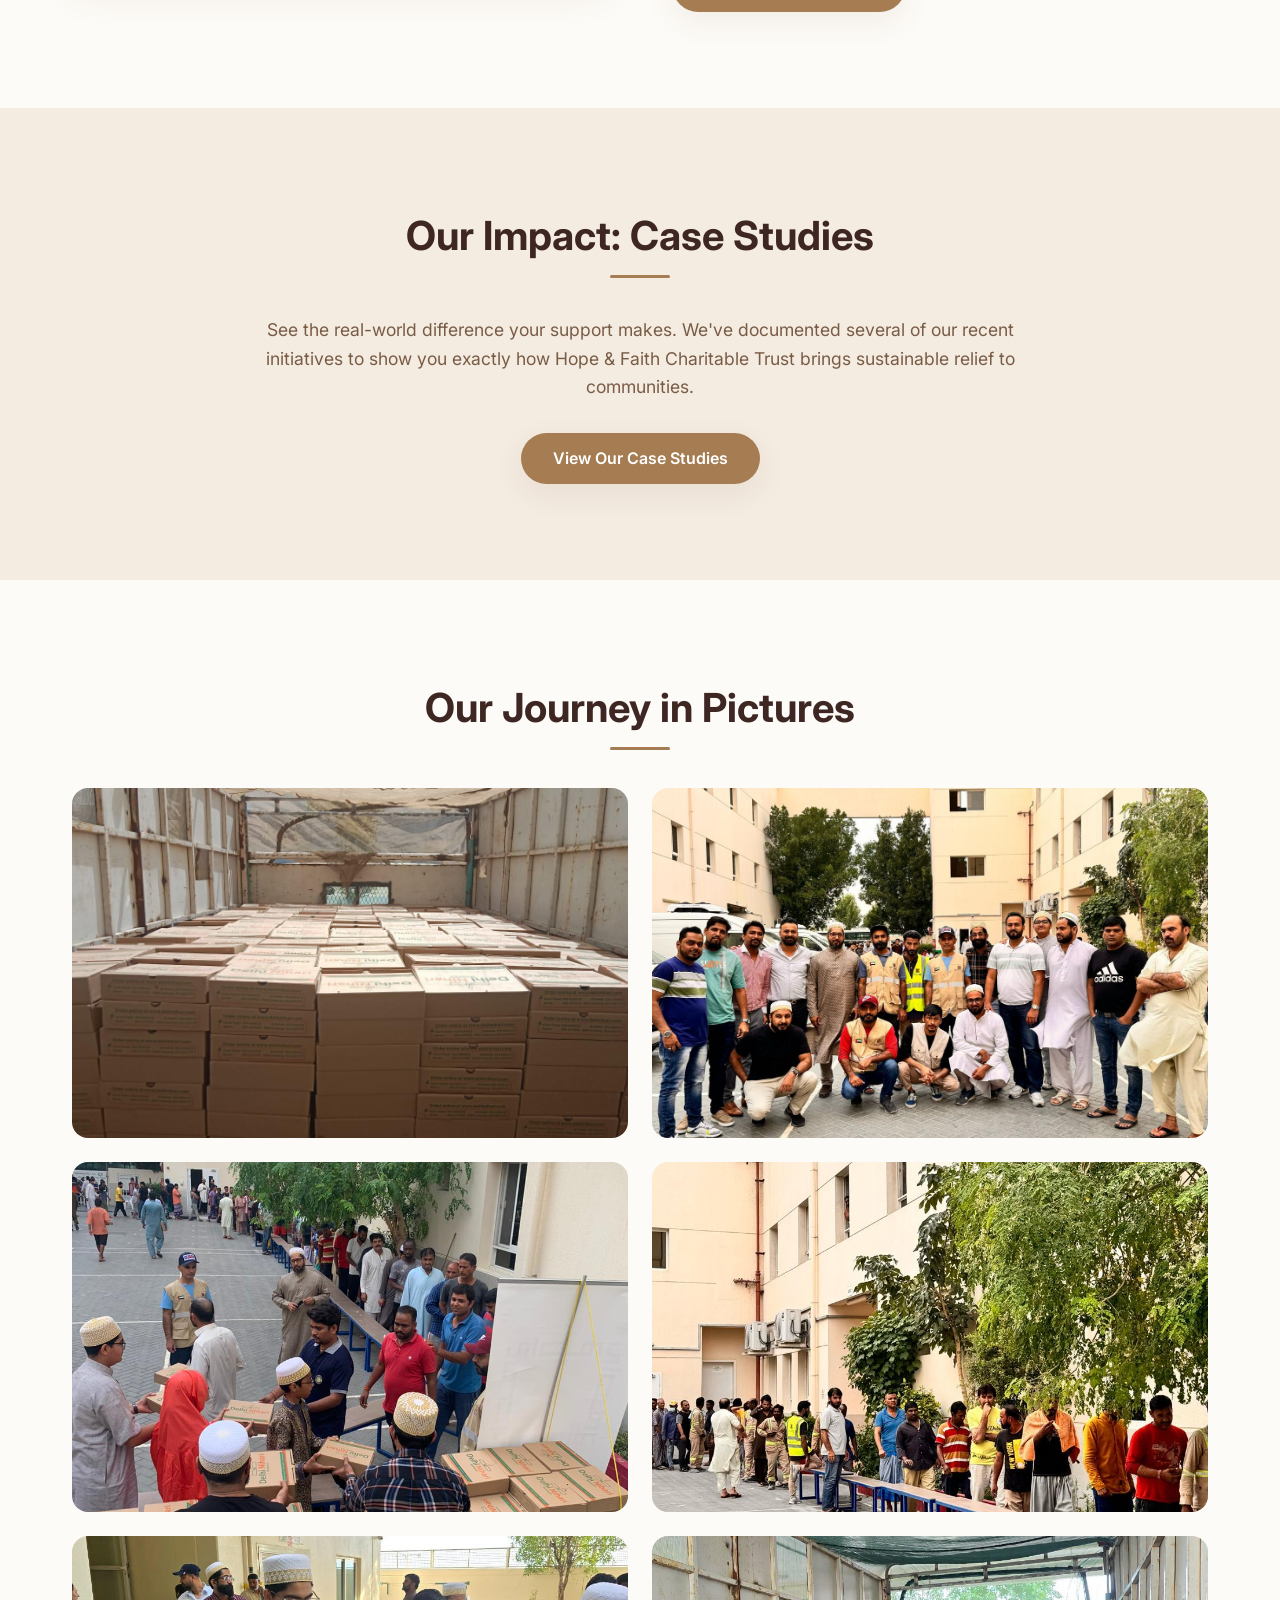
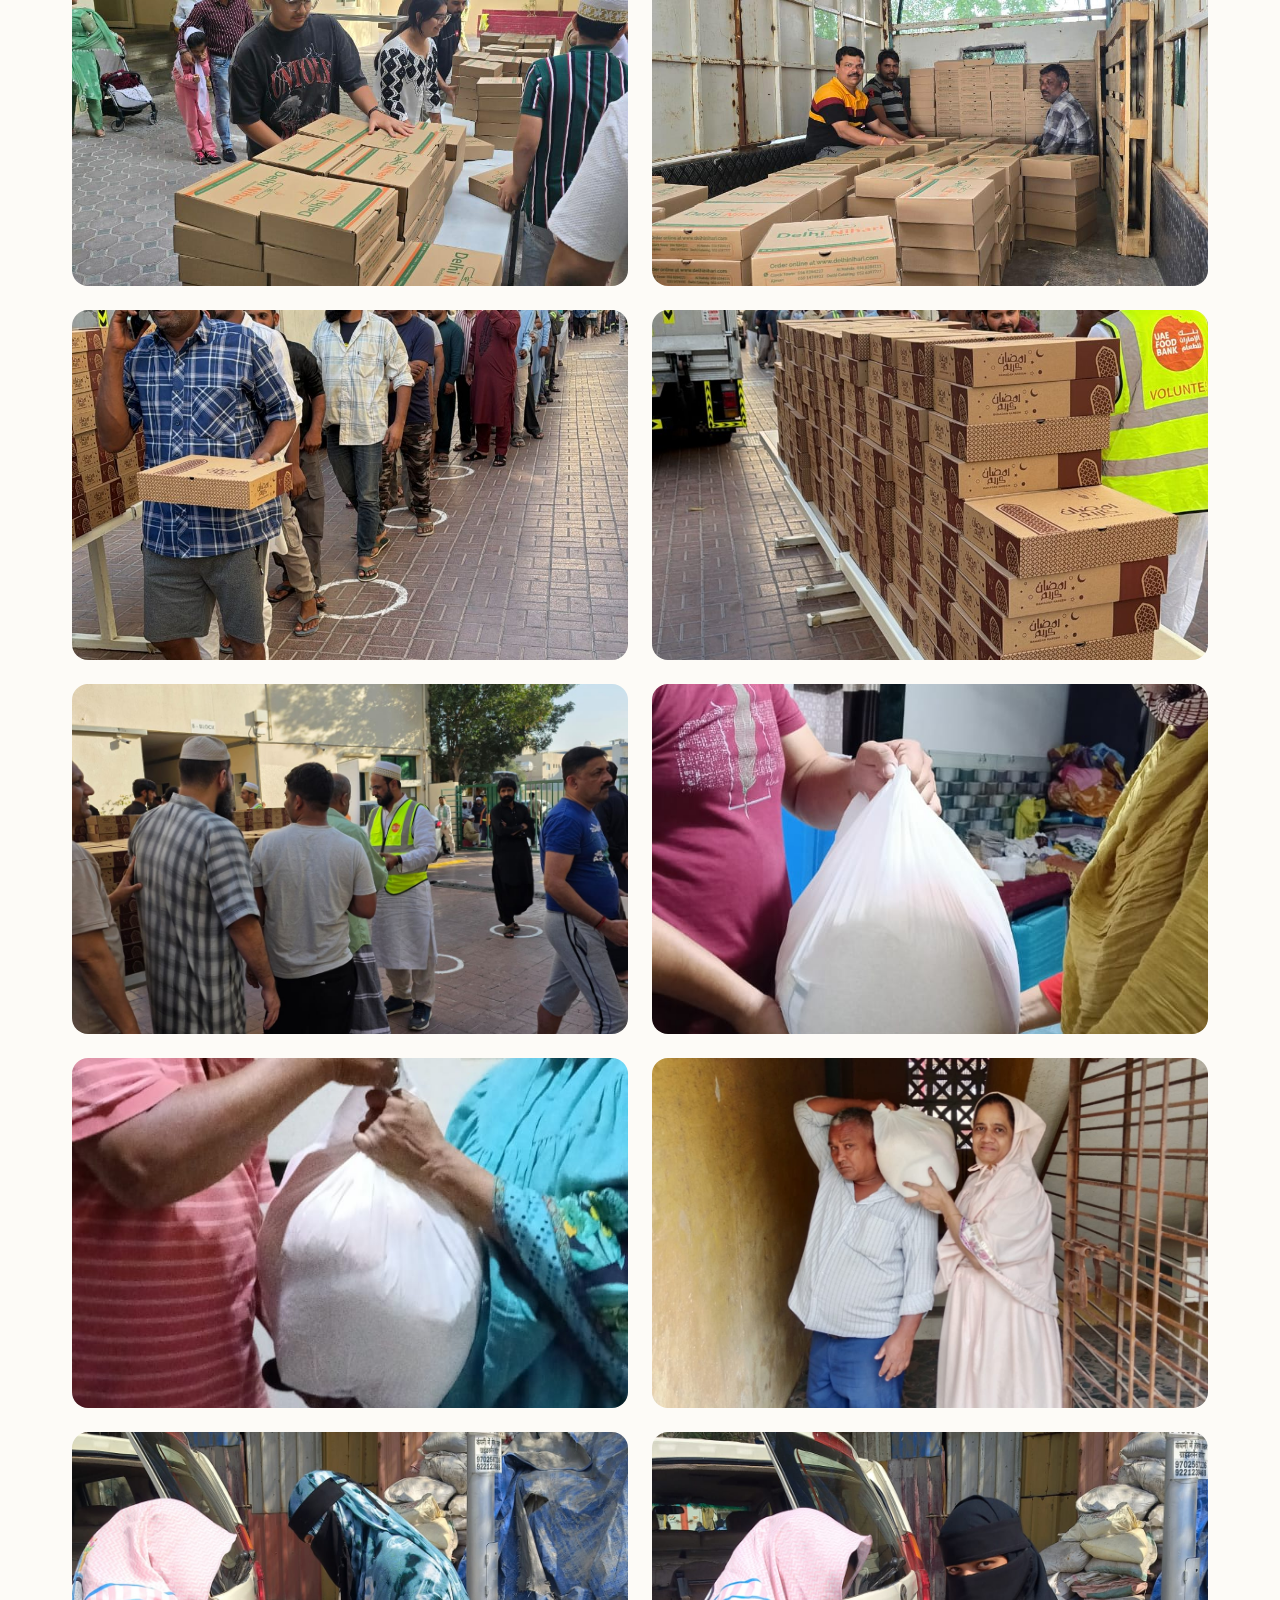
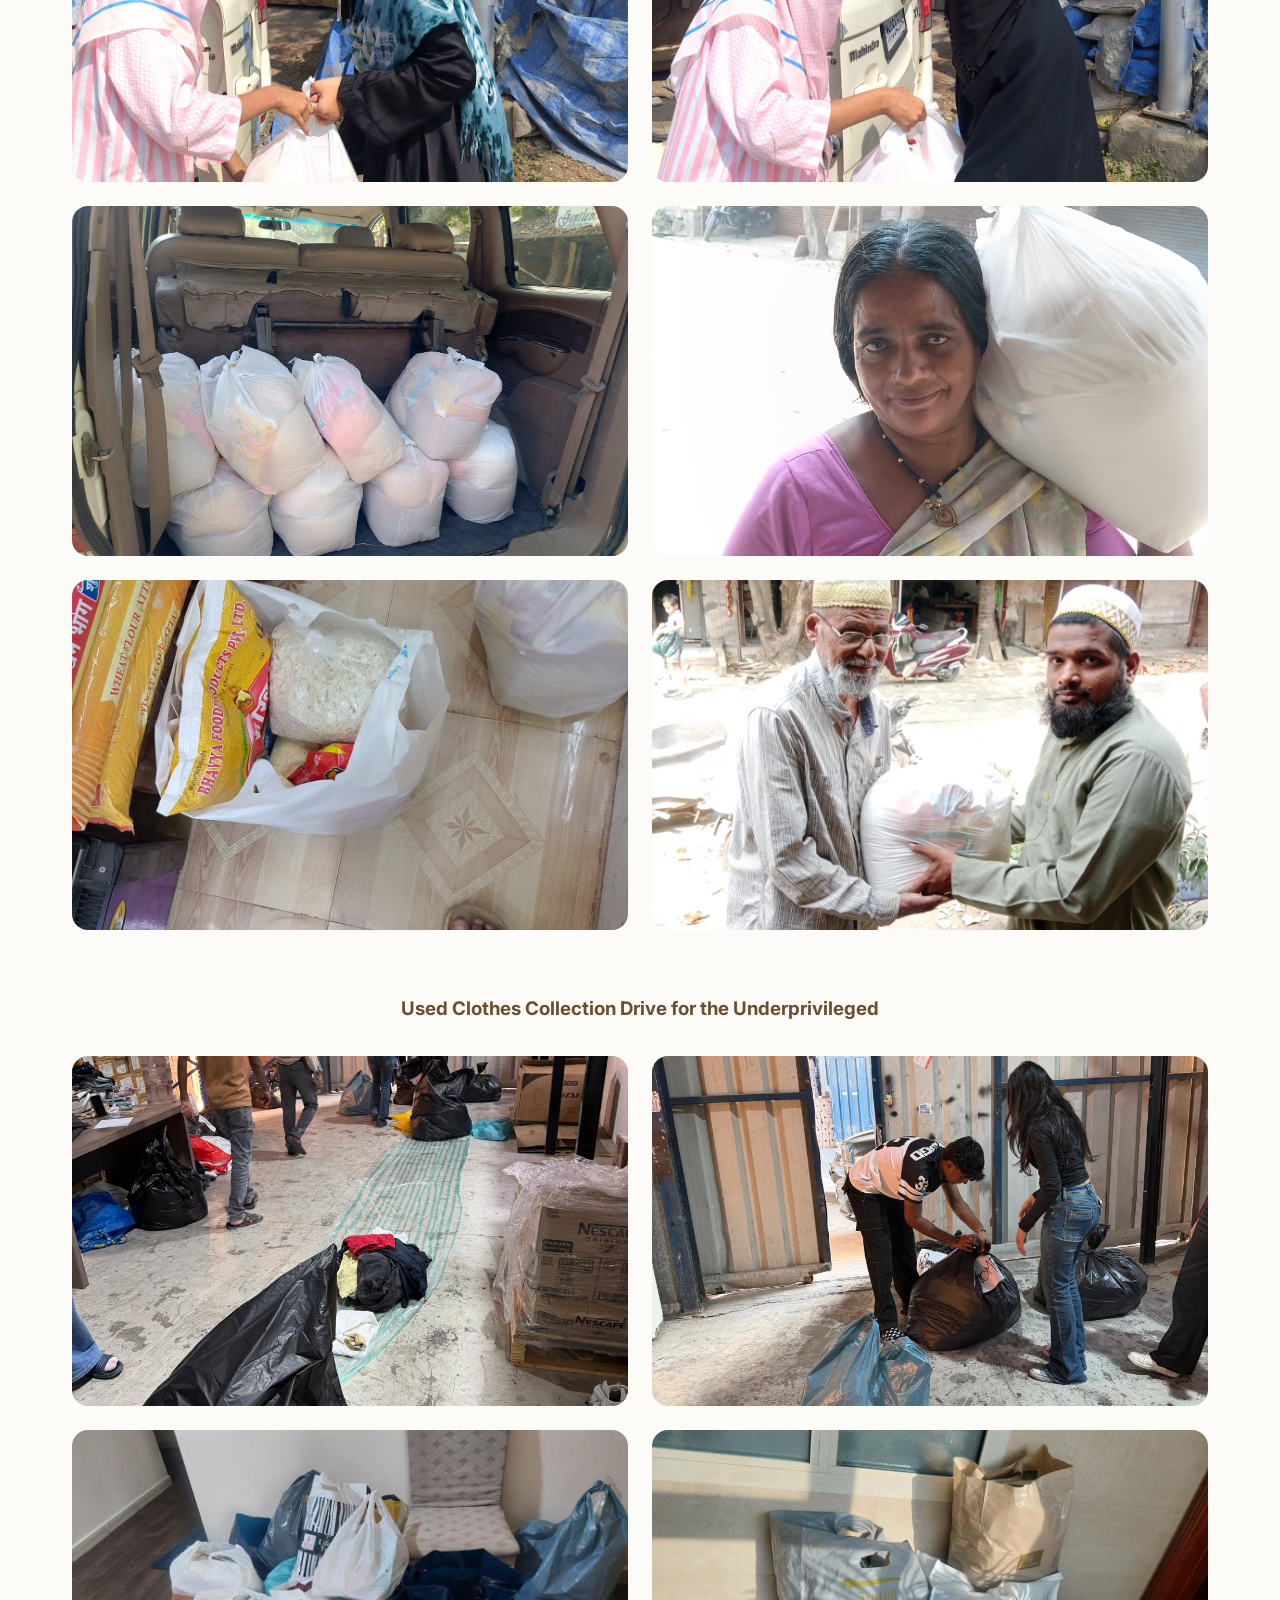
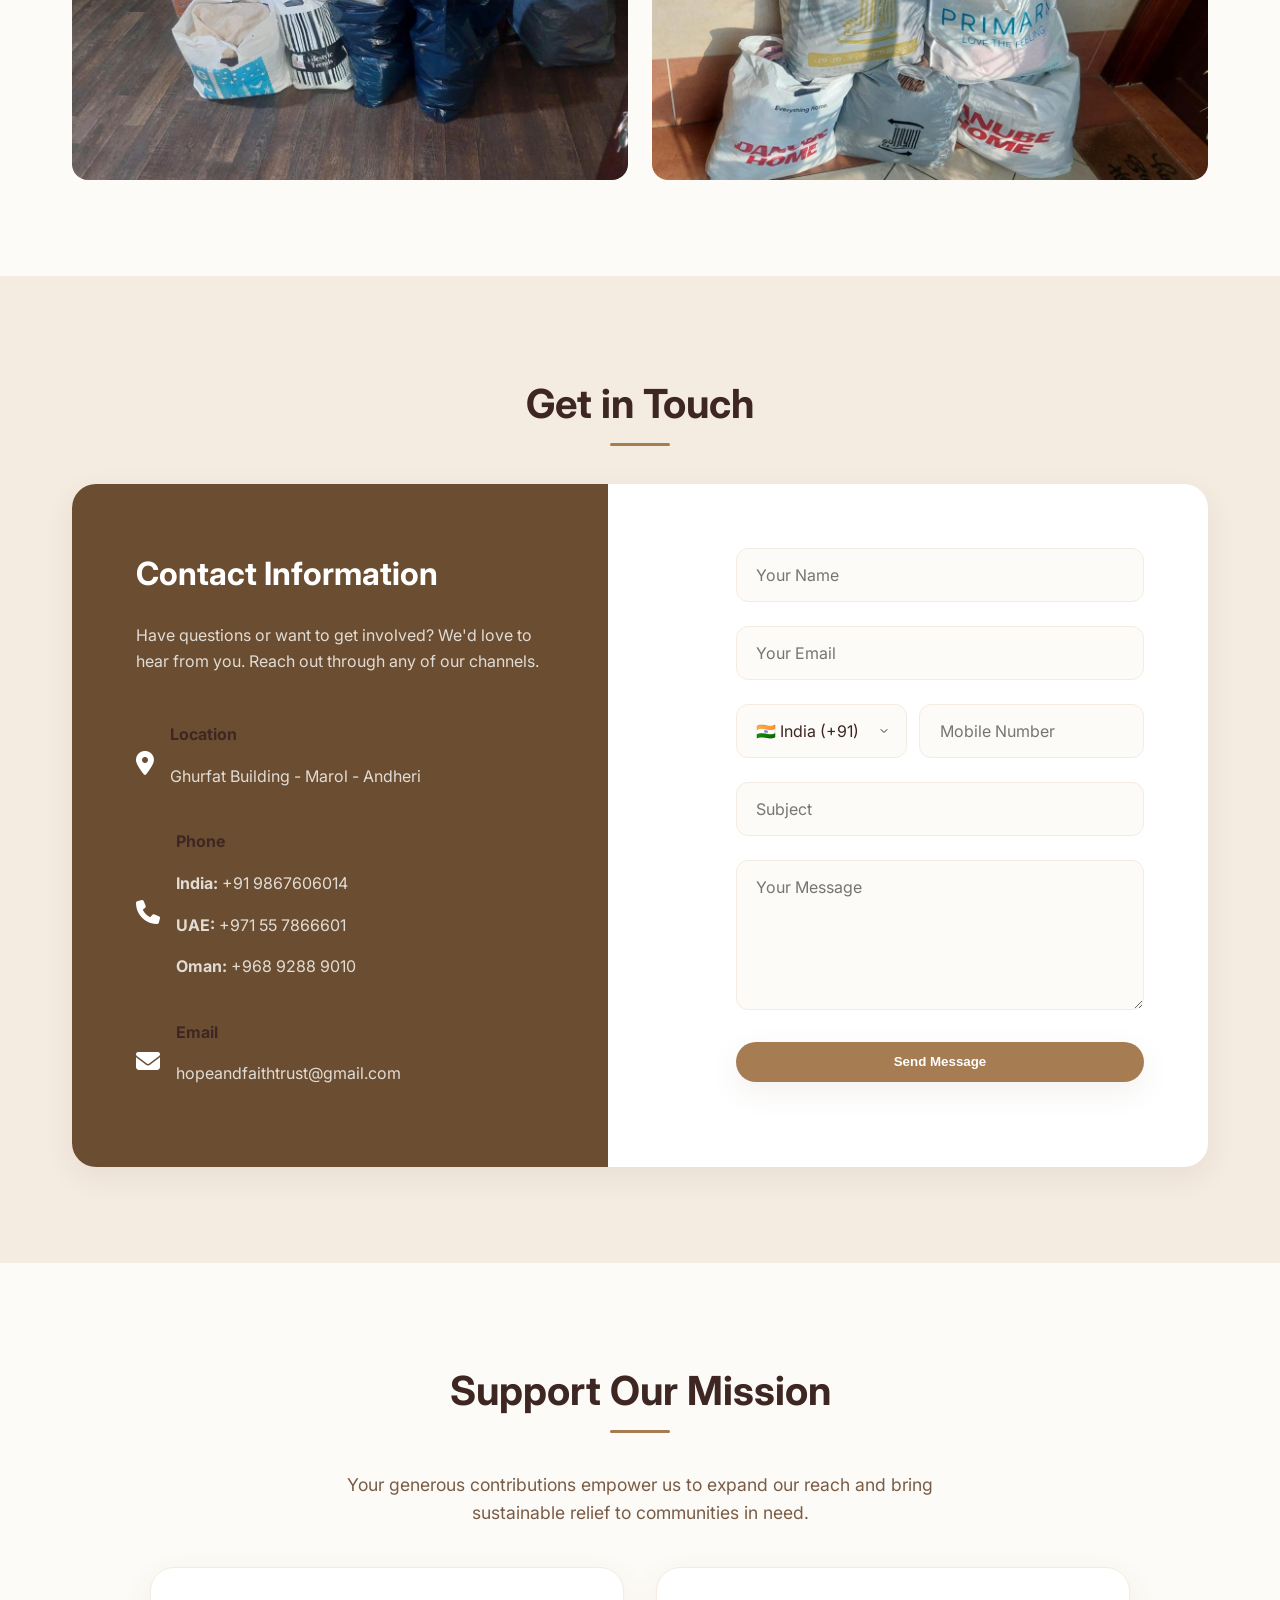
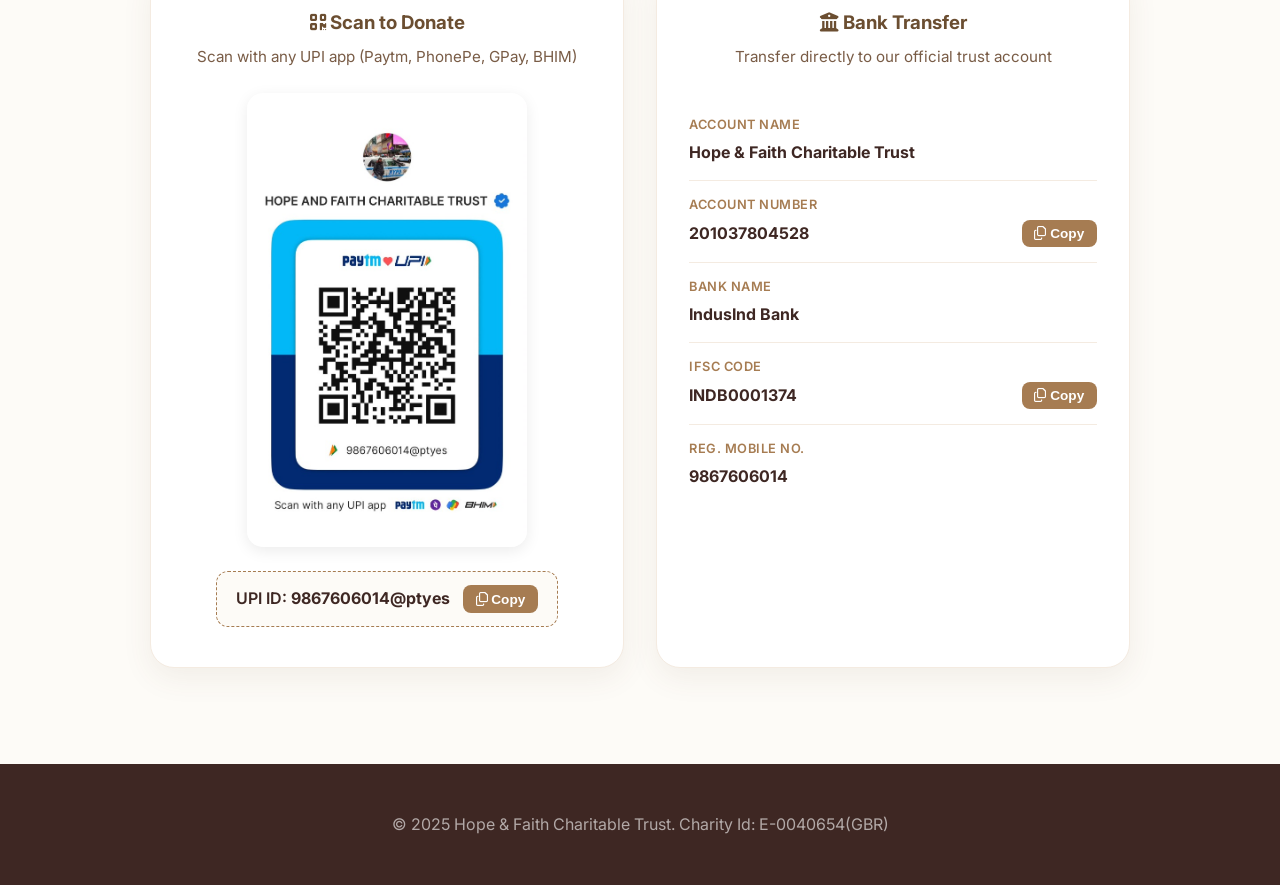
==== commit db053ec8: "Below changes made: 1. Mobile number field added in contact us 2. QR code and bank details added 3. " ====
--- a/hopefaith/index.html
+++ b/hopefaith/index.html
@@ -1,14 +1,17 @@
 <!DOCTYPE html>
 <html lang="en">
+
 <head>
     <meta charset="UTF-8">
     <meta name="viewport" content="width=device-width, initial-scale=1.0">
     <title>Hope & Faith - Charity Organization</title>
-    <meta name="description" content="Hope & Faith is a charity organization dedicated to bringing hope, relief, and support to communities in need around the world.">
+    <meta name="description"
+        content="Hope & Faith is a charity organization dedicated to bringing hope, relief, and support to communities in need around the world.">
     <link rel="stylesheet" href="css/styles.css">
     <!-- Font Awesome for Icons -->
     <link rel="stylesheet" href="https://cdnjs.cloudflare.com/ajax/libs/font-awesome/6.4.0/css/all.min.css">
 </head>
+
 <body>
 
     <!-- Header Navigation -->
@@ -53,12 +56,17 @@
             <div class="about-content">
                 <h2>About Us</h2>
                 <div class="about-content-text">
-                    <p>At Hope and Faith Charitable Trust, we believe that small acts of kindness can change someone's whole world.</p>
-                    <p>What started as a simple intention to help a few families has grown into a community effort to support those who need it the most. Our mission is that no one should feel alone in difficult times. Hence, we are here to make that difference — together.</p>
+                    <p>At Hope and Faith Charitable Trust, we believe that small acts of kindness can change someone's
+                        whole world.</p>
+                    <p>What started as a simple intention to help a few families has grown into a community effort to
+                        support those who need it the most. Our mission is that no one should feel alone in difficult
+                        times. Hence, we are here to make that difference — together.</p>
                     <br>
                     <h3>Mission</h3>
-                    <p>To provide meaningful support to underserved families through education, healthcare assistance, food distribution etc.</p>
-                    <p>Hope and Faith Charitable Trust exists to bridge the gap between need and support. We believe kindness, when shared, multiplies.</p>
+                    <p>To provide meaningful support to underserved families through education, healthcare assistance,
+                        food distribution etc.</p>
+                    <p>Hope and Faith Charitable Trust exists to bridge the gap between need and support. We believe
+                        kindness, when shared, multiplies.</p>
                     <br>
                     <a href="#contact" class="btn btn-primary">Become a Volunteer</a>
                 </div>
@@ -71,7 +79,8 @@
         <div class="container reveal">
             <h2>Our Impact: Case Studies</h2>
             <p style="max-width: 800px; margin: 0 auto 2rem auto; font-size: 1.1rem;">
-                See the real-world difference your support makes. We've documented several of our recent initiatives to show you exactly how Hope & Faith Charitable Trust brings sustainable relief to communities.
+                See the real-world difference your support makes. We've documented several of our recent initiatives to
+                show you exactly how Hope & Faith Charitable Trust brings sustainable relief to communities.
             </p>
             <a href="case-studies.html" class="btn btn-primary">View Our Case Studies</a>
         </div>
@@ -82,36 +91,125 @@
         <div class="container reveal">
             <h2>Our Journey in Pictures</h2>
             <div class="gallery-grid">
-                
+
                 <!-- 18 Genuine Gallery Images -->
-                <div class="gallery-item"><img src="assets/images/genuine_gallery_1.jpeg" alt="Charity Journey Moment"><div class="gallery-overlay"><h3>Hope &amp; Faith</h3></div></div>
-                <div class="gallery-item"><img src="assets/images/genuine_gallery_2.jpeg" alt="Charity Journey Moment"><div class="gallery-overlay"><h3>Hope &amp; Faith</h3></div></div>
-                <div class="gallery-item"><img src="assets/images/genuine_gallery_3.jpeg" alt="Charity Journey Moment"><div class="gallery-overlay"><h3>Hope &amp; Faith</h3></div></div>
-                <div class="gallery-item"><img src="assets/images/genuine_gallery_4.jpeg" alt="Charity Journey Moment"><div class="gallery-overlay"><h3>Hope &amp; Faith</h3></div></div>
-                <div class="gallery-item"><img src="assets/images/genuine_gallery_5.jpeg" alt="Charity Journey Moment"><div class="gallery-overlay"><h3>Hope &amp; Faith</h3></div></div>
-                <div class="gallery-item"><img src="assets/images/genuine_gallery_6.jpeg" alt="Charity Journey Moment"><div class="gallery-overlay"><h3>Hope &amp; Faith</h3></div></div>
-                <div class="gallery-item"><img src="assets/images/genuine_gallery_7.jpeg" alt="Charity Journey Moment"><div class="gallery-overlay"><h3>Hope &amp; Faith</h3></div></div>
-                <div class="gallery-item"><img src="assets/images/genuine_gallery_8.jpeg" alt="Charity Journey Moment"><div class="gallery-overlay"><h3>Hope &amp; Faith</h3></div></div>
-                <div class="gallery-item"><img src="assets/images/genuine_gallery_9.jpeg" alt="Charity Journey Moment"><div class="gallery-overlay"><h3>Hope &amp; Faith</h3></div></div>
-                <div class="gallery-item"><img src="assets/images/genuine_gallery_10.jpeg" alt="Charity Journey Moment"><div class="gallery-overlay"><h3>Hope &amp; Faith</h3></div></div>
-                <div class="gallery-item"><img src="assets/images/genuine_gallery_11.jpeg" alt="Charity Journey Moment"><div class="gallery-overlay"><h3>Hope &amp; Faith</h3></div></div>
-                <div class="gallery-item"><img src="assets/images/genuine_gallery_12.jpeg" alt="Charity Journey Moment"><div class="gallery-overlay"><h3>Hope &amp; Faith</h3></div></div>
-                <div class="gallery-item"><img src="assets/images/genuine_gallery_13.jpeg" alt="Charity Journey Moment"><div class="gallery-overlay"><h3>Hope &amp; Faith</h3></div></div>
-                <div class="gallery-item"><img src="assets/images/genuine_gallery_14.jpeg" alt="Charity Journey Moment"><div class="gallery-overlay"><h3>Hope &amp; Faith</h3></div></div>
-                <div class="gallery-item"><img src="assets/images/genuine_gallery_15.jpeg" alt="Charity Journey Moment"><div class="gallery-overlay"><h3>Hope &amp; Faith</h3></div></div>
-                <div class="gallery-item"><img src="assets/images/genuine_gallery_16.jpeg" alt="Charity Journey Moment"><div class="gallery-overlay"><h3>Hope &amp; Faith</h3></div></div>
-                <div class="gallery-item"><img src="assets/images/genuine_gallery_17.jpeg" alt="Charity Journey Moment"><div class="gallery-overlay"><h3>Hope &amp; Faith</h3></div></div>
-                <div class="gallery-item"><img src="assets/images/genuine_gallery_18.jpeg" alt="Charity Journey Moment"><div class="gallery-overlay"><h3>Hope &amp; Faith</h3></div></div>
-
-            </div>
-            
+                <div class="gallery-item"><img src="assets/images/genuine_gallery_1.jpeg" alt="Charity Journey Moment">
+                    <div class="gallery-overlay">
+                        <h3>Hope &amp; Faith</h3>
+                    </div>
+                </div>
+                <div class="gallery-item"><img src="assets/images/genuine_gallery_2.jpeg" alt="Charity Journey Moment">
+                    <div class="gallery-overlay">
+                        <h3>Hope &amp; Faith</h3>
+                    </div>
+                </div>
+                <div class="gallery-item"><img src="assets/images/genuine_gallery_3.jpeg" alt="Charity Journey Moment">
+                    <div class="gallery-overlay">
+                        <h3>Hope &amp; Faith</h3>
+                    </div>
+                </div>
+                <div class="gallery-item"><img src="assets/images/genuine_gallery_4.jpeg" alt="Charity Journey Moment">
+                    <div class="gallery-overlay">
+                        <h3>Hope &amp; Faith</h3>
+                    </div>
+                </div>
+                <div class="gallery-item"><img src="assets/images/genuine_gallery_5.jpeg" alt="Charity Journey Moment">
+                    <div class="gallery-overlay">
+                        <h3>Hope &amp; Faith</h3>
+                    </div>
+                </div>
+                <div class="gallery-item"><img src="assets/images/genuine_gallery_6.jpeg" alt="Charity Journey Moment">
+                    <div class="gallery-overlay">
+                        <h3>Hope &amp; Faith</h3>
+                    </div>
+                </div>
+                <div class="gallery-item"><img src="assets/images/genuine_gallery_7.jpeg" alt="Charity Journey Moment">
+                    <div class="gallery-overlay">
+                        <h3>Hope &amp; Faith</h3>
+                    </div>
+                </div>
+                <div class="gallery-item"><img src="assets/images/genuine_gallery_8.jpeg" alt="Charity Journey Moment">
+                    <div class="gallery-overlay">
+                        <h3>Hope &amp; Faith</h3>
+                    </div>
+                </div>
+                <div class="gallery-item"><img src="assets/images/genuine_gallery_9.jpeg" alt="Charity Journey Moment">
+                    <div class="gallery-overlay">
+                        <h3>Hope &amp; Faith</h3>
+                    </div>
+                </div>
+                <div class="gallery-item"><img src="assets/images/genuine_gallery_10.jpeg" alt="Charity Journey Moment">
+                    <div class="gallery-overlay">
+                        <h3>Hope &amp; Faith</h3>
+                    </div>
+                </div>
+                <div class="gallery-item"><img src="assets/images/genuine_gallery_11.jpeg" alt="Charity Journey Moment">
+                    <div class="gallery-overlay">
+                        <h3>Hope &amp; Faith</h3>
+                    </div>
+                </div>
+                <div class="gallery-item"><img src="assets/images/genuine_gallery_12.jpeg" alt="Charity Journey Moment">
+                    <div class="gallery-overlay">
+                        <h3>Hope &amp; Faith</h3>
+                    </div>
+                </div>
+                <div class="gallery-item"><img src="assets/images/genuine_gallery_13.jpeg" alt="Charity Journey Moment">
+                    <div class="gallery-overlay">
+                        <h3>Hope &amp; Faith</h3>
+                    </div>
+                </div>
+                <div class="gallery-item"><img src="assets/images/genuine_gallery_14.jpeg" alt="Charity Journey Moment">
+                    <div class="gallery-overlay">
+                        <h3>Hope &amp; Faith</h3>
+                    </div>
+                </div>
+                <div class="gallery-item"><img src="assets/images/genuine_gallery_15.jpeg" alt="Charity Journey Moment">
+                    <div class="gallery-overlay">
+                        <h3>Hope &amp; Faith</h3>
+                    </div>
+                </div>
+                <div class="gallery-item"><img src="assets/images/genuine_gallery_16.jpeg" alt="Charity Journey Moment">
+                    <div class="gallery-overlay">
+                        <h3>Hope &amp; Faith</h3>
+                    </div>
+                </div>
+                <div class="gallery-item"><img src="assets/images/genuine_gallery_17.jpeg" alt="Charity Journey Moment">
+                    <div class="gallery-overlay">
+                        <h3>Hope &amp; Faith</h3>
+                    </div>
+                </div>
+                <div class="gallery-item"><img src="assets/images/genuine_gallery_18.jpeg" alt="Charity Journey Moment">
+                    <div class="gallery-overlay">
+                        <h3>Hope &amp; Faith</h3>
+                    </div>
+                </div>
+
+            </div>
+
             <!-- Clothes Distribution Sub-section -->
-            <h3 style="text-align: center; margin: 4rem 0 2rem 0; color: var(--color-brown-dark);">Used Clothes Collection Drive for the Underprivileged</h3>
+            <h3 style="text-align: center; margin: 4rem 0 2rem 0; color: var(--color-brown-dark);">Used Clothes
+                Collection Drive for the Underprivileged</h3>
             <div class="gallery-grid">
-                <div class="gallery-item"><img src="assets/images/clothes_dist_1.jpeg" alt="Clothes Distribution"><div class="gallery-overlay"><h3>Clothes Drive</h3></div></div>
-                <div class="gallery-item"><img src="assets/images/clothes_dist_2.jpeg" alt="Clothes Distribution"><div class="gallery-overlay"><h3>Clothes Drive</h3></div></div>
-                <div class="gallery-item"><img src="assets/images/clothes_dist_3.jpeg" alt="Clothes Distribution"><div class="gallery-overlay"><h3>Clothes Drive</h3></div></div>
-                <div class="gallery-item"><img src="assets/images/clothes_dist_4.jpeg" alt="Clothes Distribution"><div class="gallery-overlay"><h3>Clothes Drive</h3></div></div>
+                <div class="gallery-item"><img src="assets/images/clothes_dist_1.jpeg" alt="Clothes Distribution">
+                    <div class="gallery-overlay">
+                        <h3>Clothes Drive</h3>
+                    </div>
+                </div>
+                <div class="gallery-item"><img src="assets/images/clothes_dist_2.jpeg" alt="Clothes Distribution">
+                    <div class="gallery-overlay">
+                        <h3>Clothes Drive</h3>
+                    </div>
+                </div>
+                <div class="gallery-item"><img src="assets/images/clothes_dist_3.jpeg" alt="Clothes Distribution">
+                    <div class="gallery-overlay">
+                        <h3>Clothes Drive</h3>
+                    </div>
+                </div>
+                <div class="gallery-item"><img src="assets/images/clothes_dist_4.jpeg" alt="Clothes Distribution">
+                    <div class="gallery-overlay">
+                        <h3>Clothes Drive</h3>
+                    </div>
+                </div>
             </div>
 
         </div>
@@ -122,11 +220,12 @@
         <div class="container reveal">
             <h2>Get in Touch</h2>
             <div class="contact-container">
-                
+
                 <div class="contact-info">
                     <h3>Contact Information</h3>
-                    <p>Have questions or want to get involved? We'd love to hear from you. Reach out through any of our channels.</p>
-                    
+                    <p>Have questions or want to get involved? We'd love to hear from you. Reach out through any of our
+                        channels.</p>
+
                     <div class="contact-details">
                         <div class="contact-item">
                             <i class="fa-solid fa-location-dot fa-xl"></i>
@@ -148,25 +247,43 @@
                             <i class="fa-solid fa-envelope fa-xl"></i>
                             <div>
                                 <h4>Email</h4>
-                                <p>hello@hope-and-faith.com</p>
+                                <p><a href="mailto:hopeandfaithtrust@gmail.com" style="color: inherit; text-decoration: none;">hopeandfaithtrust@gmail.com</a></p>
                             </div>
                         </div>
                     </div>
                 </div>
 
                 <div class="contact-form">
-                    <form action="https://formspree.io/f/YOUR_FORM_ID_HERE" method="POST" id="form-contact">
+                    <form action="https://formspree.io/f/xqewdewr" method="POST" id="form-contact">
                         <div class="form-group">
                             <input type="text" name="name" class="form-control" placeholder="Your Name" required>
                         </div>
                         <div class="form-group">
                             <input type="email" name="email" class="form-control" placeholder="Your Email" required>
                         </div>
+                        <div class="form-group phone-input-group">
+                            <select name="country_code" class="form-control country-code-select" aria-label="Country Code" required>
+                                <option value="+91" selected>🇮🇳 India (+91)</option>
+                                <option value="+971">🇦🇪 UAE (+971)</option>
+                                <option value="+968">🇴🇲 Oman (+968)</option>
+                                <option value="+92">🇵🇰 Pakistan (+92)</option>
+                                <option value="+965">🇰🇼 Kuwait (+965)</option>
+                                <option value="+966">🇸🇦 Saudi Arabia (+966)</option>
+                                <option value="+974">🇶🇦 Qatar (+974)</option>
+                                <option value="+973">🇧🇭 Bahrain (+973)</option>
+                                <option value="+44">🇬🇧 UK (+44)</option>
+                                <option value="+1">🇺🇸 USA/CA (+1)</option>
+                                <option value="+61">🇦🇺 Australia (+61)</option>
+                                <option value="Other">Other</option>
+                            </select>
+                            <input type="tel" name="mobile" class="form-control" placeholder="Mobile Number" required>
+                        </div>
                         <div class="form-group">
                             <input type="text" name="subject" class="form-control" placeholder="Subject" required>
                         </div>
                         <div class="form-group">
-                            <textarea name="message" class="form-control" placeholder="Your Message" required></textarea>
+                            <textarea name="message" class="form-control" placeholder="Your Message"
+                                required></textarea>
                         </div>
                         <button type="submit" class="btn btn-primary" style="width: 100%;">Send Message</button>
                     </form>
@@ -177,13 +294,61 @@
     </section>
 
     <!-- Donate Section -->
-    <section id="donate" class="donate" style="padding: 6rem 0; background-color: var(--color-cream); text-align: center;">
+    <section id="donate" class="donate"
+        style="padding: 6rem 0; background-color: var(--color-cream); text-align: center;">
         <div class="container reveal">
             <h2>Support Our Mission</h2>
-            <p style="font-size: 1.1rem; max-width: 600px; margin: 0 auto 2rem auto;">
-                Your generous contributions empower us to expand our reach and build sustainable positive changes for communities in need. <em>Donation options coming soon.</em>
+            <p style="font-size: 1.1rem; max-width: 600px; margin: 0 auto 1.5rem auto;">
+                Your generous contributions empower us to expand our reach and bring sustainable relief to communities in need.
             </p>
-            <button class="btn btn-primary" disabled style="opacity: 0.7; cursor: not-allowed;">Donate Now</button>
+
+            <div class="donate-grid">
+                <!-- Option 1: UPI QR Code -->
+                <div class="donate-card">
+                    <h3 style="color: var(--color-brown-dark); margin-bottom: 0.4rem;"><i class="fa-solid fa-qrcode"></i> Scan to Donate</h3>
+                    <p style="font-size: 0.95rem; margin-bottom: 1.5rem; color: var(--color-text-light);">Scan with any UPI app (Paytm, PhonePe, GPay, BHIM)</p>
+                    <img src="assets/images/upi_qr_code.jpeg" alt="Hope & Faith Charitable Trust UPI QR Code" class="donate-qr-img">
+                    <div class="upi-id-box">
+                        <span>UPI ID: <strong>9867606014@ptyes</strong></span>
+                        <button type="button" onclick="copyToClipboard('9867606014@ptyes', 'copy-upi-btn')" id="copy-upi-btn"><i class="fa-regular fa-copy"></i> Copy</button>
+                    </div>
+                </div>
+
+                <!-- Option 2: Bank Transfer -->
+                <div class="donate-card">
+                    <h3 style="color: var(--color-brown-dark); margin-bottom: 0.4rem;"><i class="fa-solid fa-building-columns"></i> Bank Transfer</h3>
+                    <p style="font-size: 0.95rem; margin-bottom: 0.5rem; color: var(--color-text-light);">Transfer directly to our official trust account</p>
+                    
+                    <ul class="bank-details-list">
+                        <li>
+                            <span class="label">Account Name</span>
+                            <span class="value">Hope &amp; Faith Charitable Trust</span>
+                        </li>
+                        <li>
+                            <span class="label">Account Number</span>
+                            <span class="value">
+                                201037804528
+                                <button type="button" class="copy-sm-btn" onclick="copyToClipboard('201037804528', 'copy-acc-btn')" id="copy-acc-btn"><i class="fa-regular fa-copy"></i> Copy</button>
+                            </span>
+                        </li>
+                        <li>
+                            <span class="label">Bank Name</span>
+                            <span class="value">IndusInd Bank</span>
+                        </li>
+                        <li>
+                            <span class="label">IFSC Code</span>
+                            <span class="value">
+                                INDB0001374
+                                <button type="button" class="copy-sm-btn" onclick="copyToClipboard('INDB0001374', 'copy-ifsc-btn')" id="copy-ifsc-btn"><i class="fa-regular fa-copy"></i> Copy</button>
+                            </span>
+                        </li>
+                        <li>
+                            <span class="label">Reg. Mobile No.</span>
+                            <span class="value">9867606014</span>
+                        </li>
+                    </ul>
+                </div>
+            </div>
         </div>
     </section>
 
@@ -196,4 +361,5 @@
 
     <script src="js/scripts.js"></script>
 </body>
-</html>
+
+</html>
--- a/hopefaith/css/styles.css
+++ b/hopefaith/css/styles.css
@@ -478,6 +478,131 @@
   resize: vertical;
 }
 
+.phone-input-group {
+  display: flex;
+  gap: 0.75rem;
+}
+
+.country-code-select {
+  width: 42%;
+  min-width: 140px;
+  cursor: pointer;
+  background-image: url("data:image/svg+xml,%3Csvg xmlns='http://www.w3.org/2000/svg' width='12' height='12' viewBox='0 0 24 24' fill='none' stroke='%233E2723' stroke-width='2' stroke-linecap='round' stroke-linejoin='round'%3E%3Cpolyline points='6 9 12 15 18 9'%3E%3C/polyline%3E%3C/svg%3E");
+  background-repeat: no-repeat;
+  background-position: right 1rem center;
+  appearance: none;
+  -webkit-appearance: none;
+  -moz-appearance: none;
+  padding-right: 2.2rem;
+}
+
+.phone-input-group input {
+  flex: 1;
+}
+
+/* Donate Section & QR Code Styling */
+.donate-grid {
+  display: grid;
+  grid-template-columns: repeat(auto-fit, minmax(320px, 1fr));
+  gap: 2rem;
+  max-width: 980px;
+  margin: 2.5rem auto 0 auto;
+}
+
+.donate-card {
+  background: var(--color-white);
+  padding: 2.5rem 2rem;
+  border-radius: 24px;
+  box-shadow: var(--shadow-subtle);
+  border: 1px solid var(--color-cream-alt);
+  transition: var(--transition-normal);
+  display: flex;
+  flex-direction: column;
+  align-items: center;
+  text-align: center;
+}
+
+.donate-card:hover {
+  box-shadow: var(--shadow-hover);
+  transform: translateY(-4px);
+}
+
+.donate-qr-img {
+  width: 100%;
+  max-width: 280px;
+  height: auto;
+  border-radius: 16px;
+  display: block;
+  margin: 0 auto 1.5rem auto;
+  box-shadow: 0 4px 15px rgba(0, 0, 0, 0.08);
+}
+
+.upi-id-box {
+  background-color: var(--color-cream);
+  border: 1.5px dashed var(--color-brown-medium);
+  padding: 0.8rem 1.2rem;
+  border-radius: 12px;
+  display: inline-flex;
+  align-items: center;
+  gap: 0.8rem;
+  font-weight: 600;
+  color: var(--color-text-main);
+  font-size: 1rem;
+  margin-top: auto;
+}
+
+.upi-id-box button, .copy-sm-btn {
+  background: var(--color-brown-medium);
+  color: var(--color-white);
+  border: none;
+  padding: 0.4rem 0.8rem;
+  border-radius: 8px;
+  cursor: pointer;
+  font-size: 0.85rem;
+  font-weight: 600;
+  transition: var(--transition-normal);
+}
+
+.upi-id-box button:hover, .copy-sm-btn:hover {
+  background: var(--color-brown-dark);
+}
+
+.bank-details-list {
+  list-style: none;
+  padding: 0;
+  margin: 1.5rem 0 0 0;
+  text-align: left;
+  width: 100%;
+}
+
+.bank-details-list li {
+  padding: 0.9rem 0;
+  border-bottom: 1px solid var(--color-cream-alt);
+}
+
+.bank-details-list li:last-child {
+  border-bottom: none;
+}
+
+.bank-details-list .label {
+  font-size: 0.8rem;
+  text-transform: uppercase;
+  letter-spacing: 0.5px;
+  color: var(--color-brown-medium);
+  font-weight: 600;
+  display: block;
+  margin-bottom: 0.25rem;
+}
+
+.bank-details-list .value {
+  font-size: 1rem;
+  font-weight: 700;
+  color: var(--color-text-main);
+  display: flex;
+  justify-content: space-between;
+  align-items: center;
+}
+
 /* Footer */
 footer {
   background-color: var(--color-text-main);
